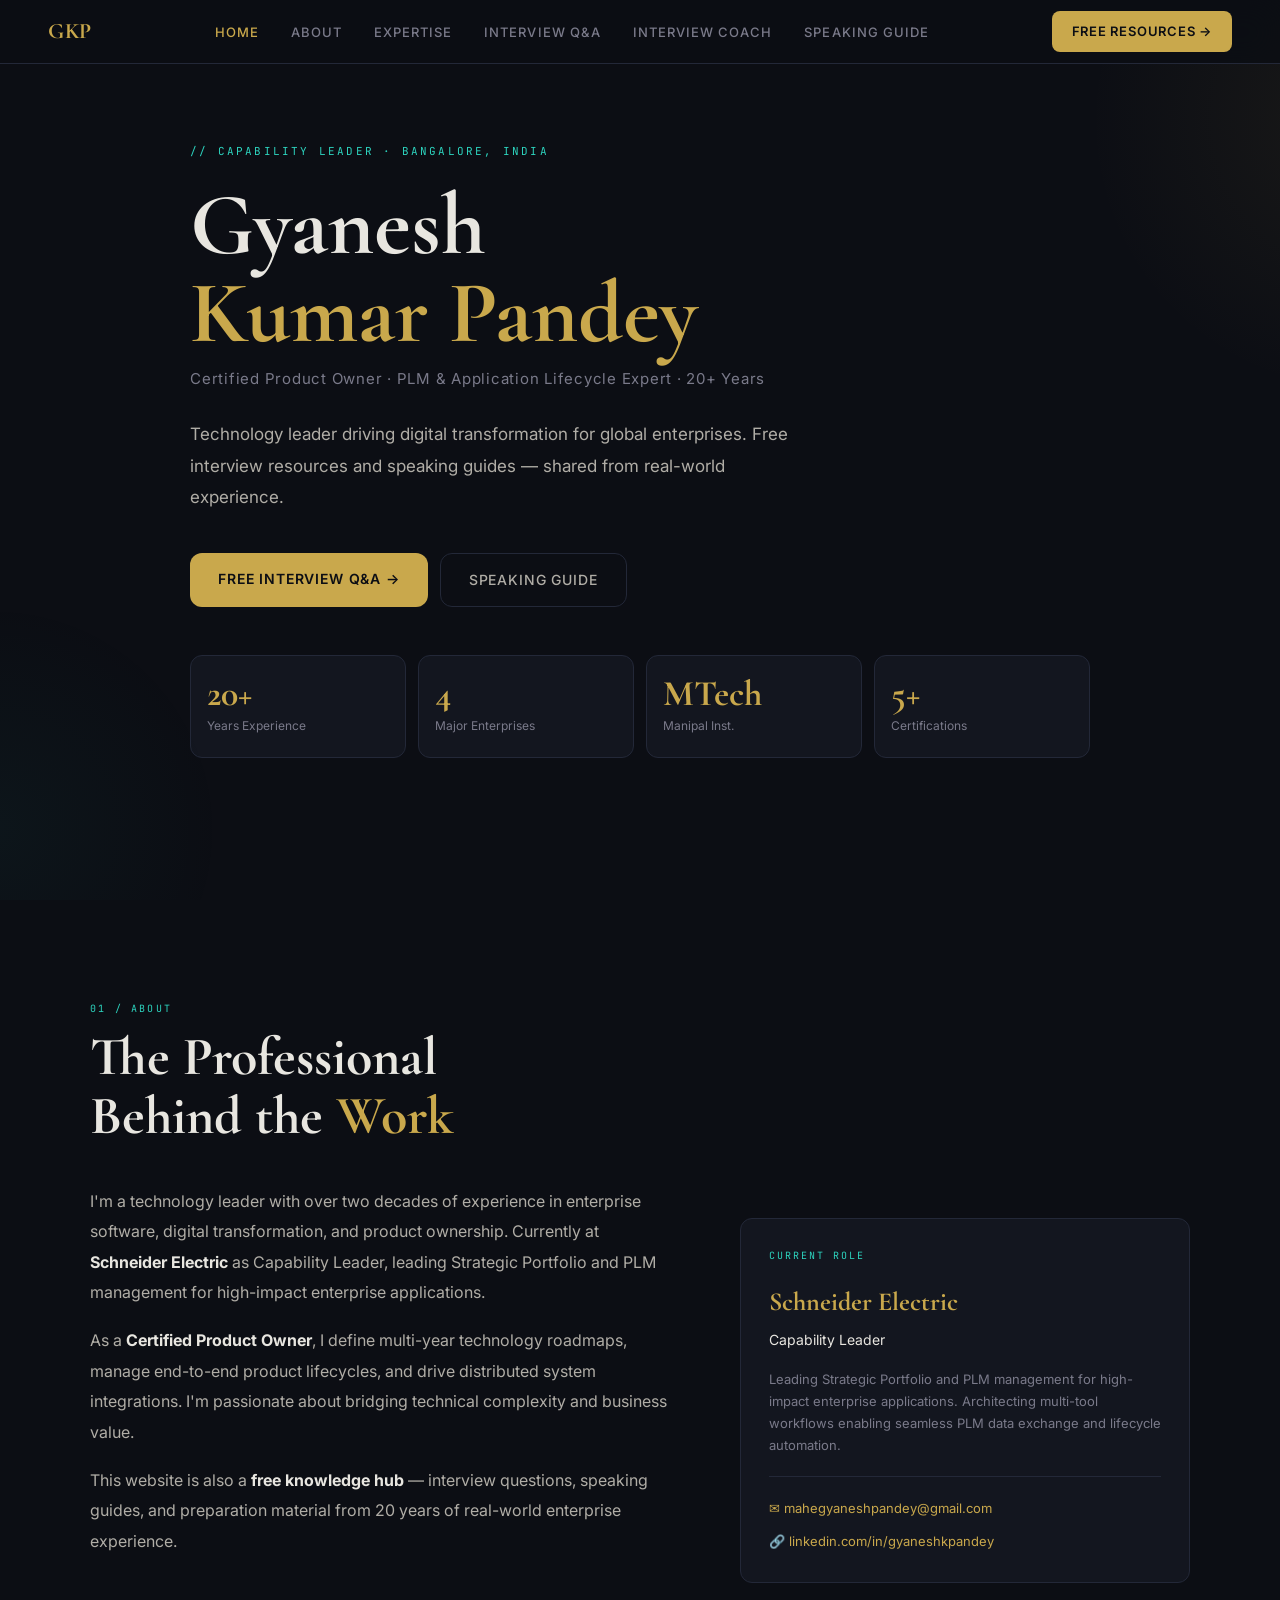
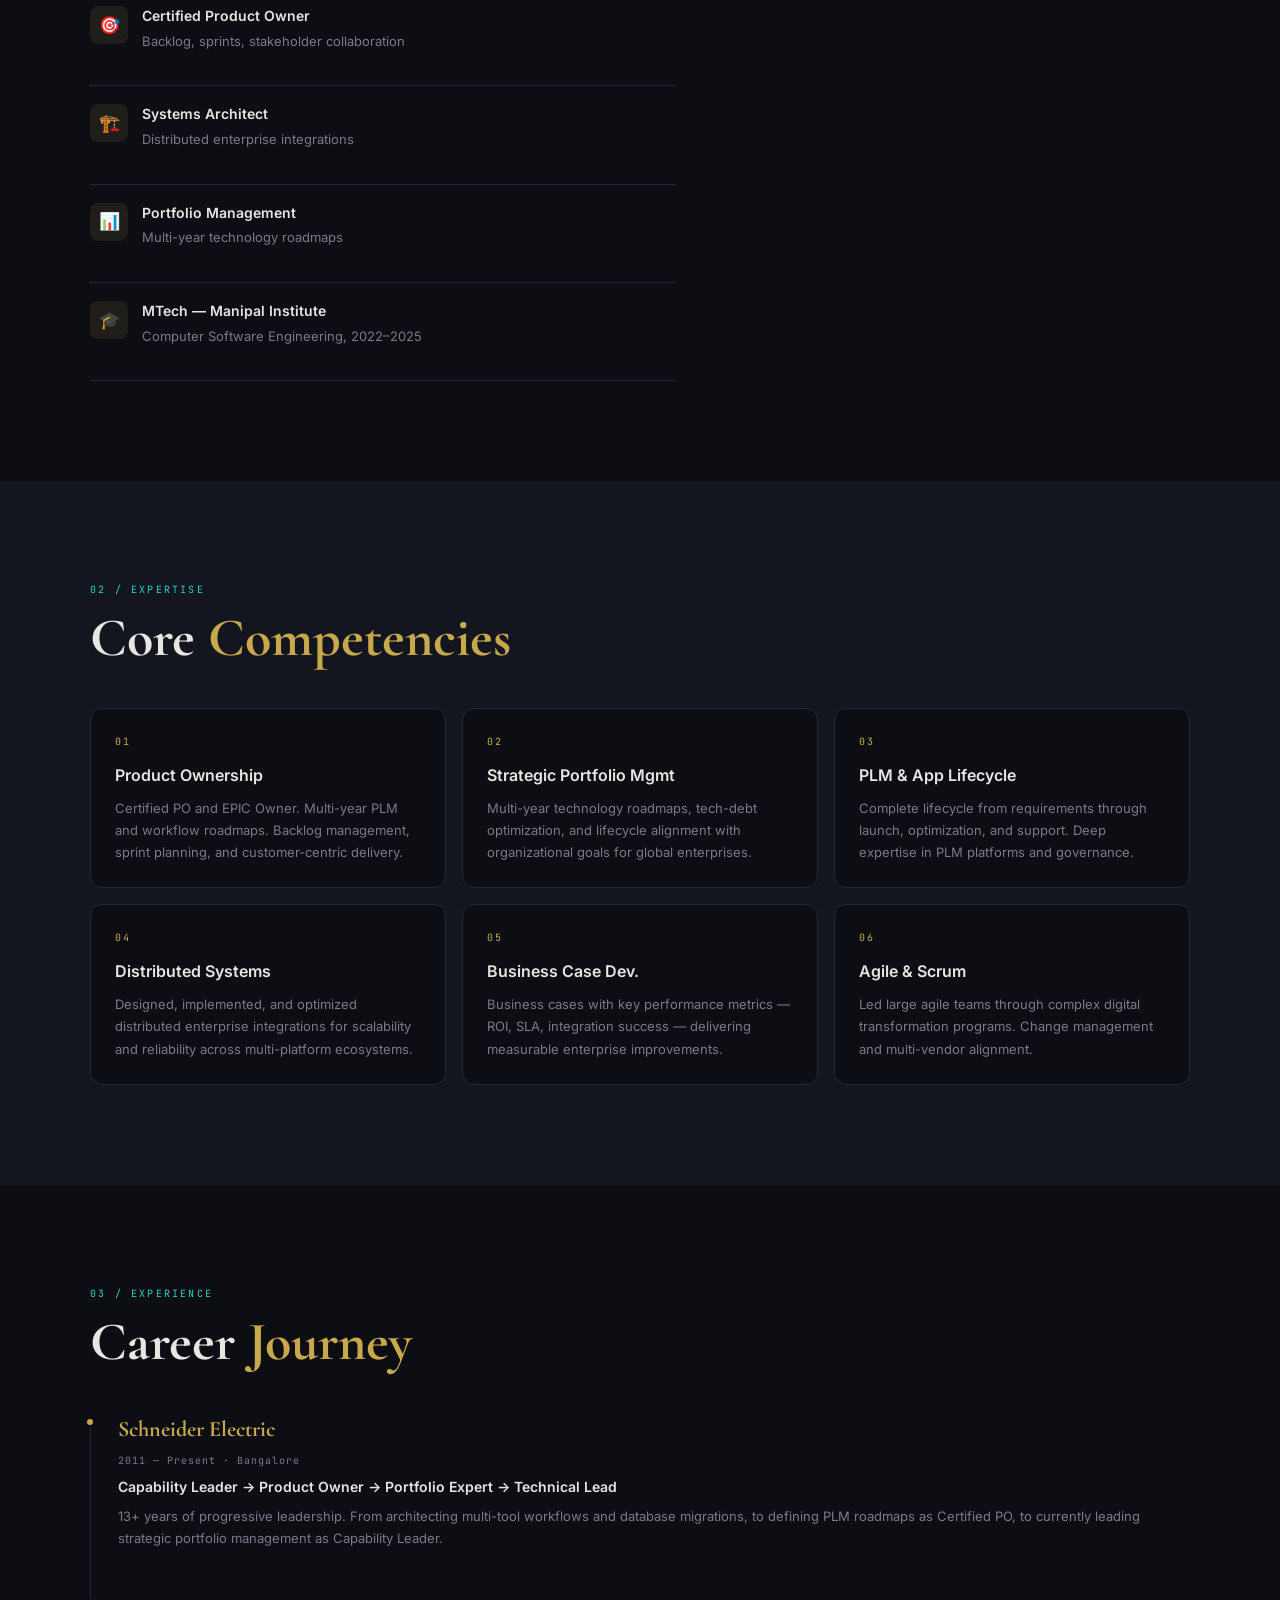
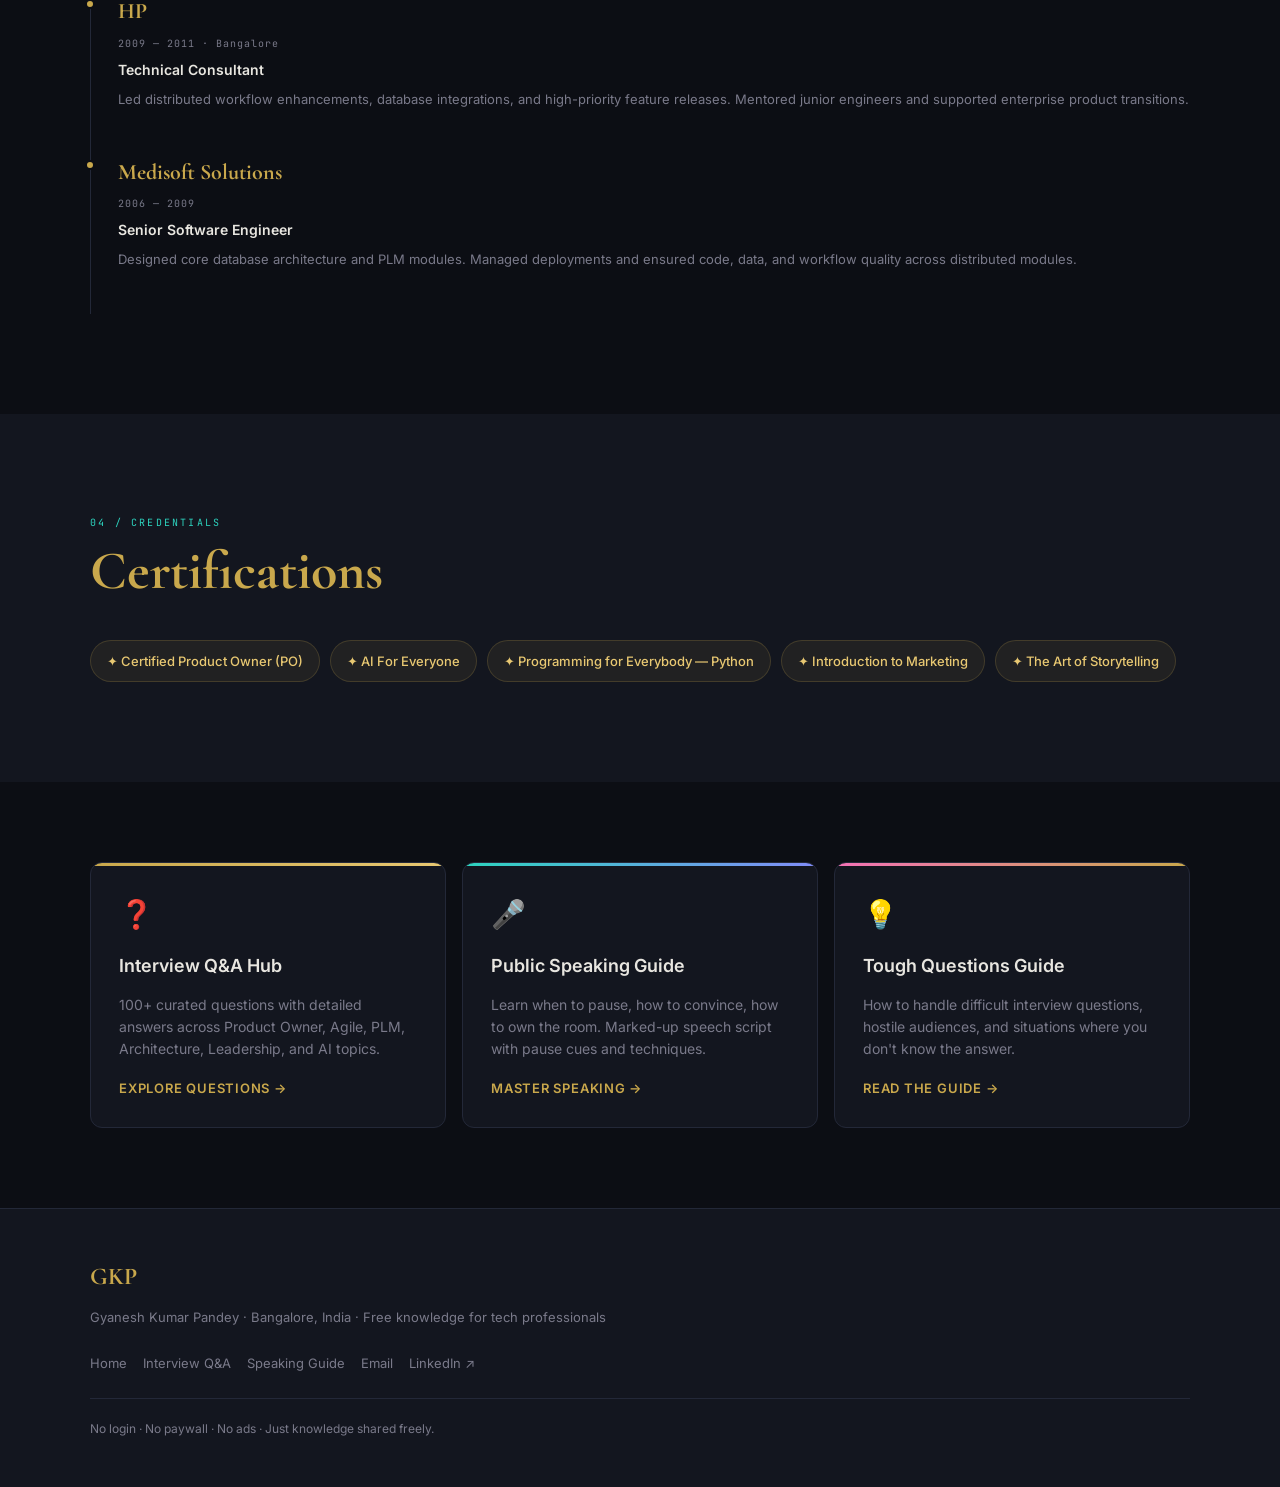
==== index.html @ 4a0ed46c "ABoutMe-Step#1" ====
<!DOCTYPE html>
<html lang="en">
<head>
<meta charset="UTF-8"/>
<meta name="viewport" content="width=device-width, initial-scale=1.0"/>
<meta name="description" content="Gyanesh Kumar Pandey — Capability Leader, Certified Product Owner, PLM Expert. Free interview resources."/>
<title>Gyanesh Kumar Pandey</title>
<link rel="preconnect" href="https://fonts.googleapis.com"/>
<link href="https://fonts.googleapis.com/css2?family=Cormorant+Garamond:wght@400;600;700&family=Inter:wght@300;400;500;600&family=JetBrains+Mono:wght@400;500&display=swap" rel="stylesheet"/>
<style>
:root{--bg:#0C0E14;--sur:#13161F;--sur2:#1A1E2A;--bdr:#232838;--gold:#C9A84C;--gold2:#E8C872;--teal:#2DD4BF;--text:#E8E6E0;--muted:#7A7A8A;--soft:#B0ADA6;--r:12px;--nh:64px}
*,*::before,*::after{box-sizing:border-box;margin:0;padding:0}
html{scroll-behavior:smooth;-webkit-text-size-adjust:100%}
body{background:var(--bg);color:var(--text);font-family:'Inter',sans-serif;font-size:16px;line-height:1.7;overflow-x:hidden}
img{max-width:100%;display:block}
a{color:inherit;text-decoration:none}

/* NAV */
nav{position:fixed;top:0;left:0;right:0;z-index:200;height:var(--nh);display:flex;align-items:center;justify-content:space-between;padding:0 24px;background:rgba(12,14,20,.95);backdrop-filter:blur(16px);border-bottom:1px solid var(--bdr)}
.nav-logo{font-family:'Cormorant Garamond',serif;font-size:22px;font-weight:700;color:var(--gold);letter-spacing:.03em}
.nav-desktop{display:none;gap:32px;list-style:none}
.nav-desktop a{font-size:13px;font-weight:500;letter-spacing:.08em;text-transform:uppercase;color:var(--muted);transition:color .2s}
.nav-desktop a:hover,.nav-desktop a.act{color:var(--gold)}
.nav-cta{display:none;background:var(--gold);color:#0C0E14;padding:9px 20px;border-radius:8px;font-size:13px;font-weight:600;letter-spacing:.06em;text-transform:uppercase;transition:background .2s}
.nav-cta:hover{background:var(--gold2)}
.hamburger{background:none;border:none;cursor:pointer;padding:8px;display:flex;flex-direction:column;gap:5px}
.hamburger span{display:block;width:22px;height:2px;background:var(--text);border-radius:2px;transition:transform .25s,opacity .25s}
.hamburger.open span:nth-child(1){transform:translateY(7px) rotate(45deg)}
.hamburger.open span:nth-child(2){opacity:0}
.hamburger.open span:nth-child(3){transform:translateY(-7px) rotate(-45deg)}
.mobile-menu{position:fixed;top:var(--nh);left:0;right:0;bottom:0;z-index:190;background:var(--bg);padding:32px 24px;display:flex;flex-direction:column;gap:8px;transform:translateX(100%);transition:transform .3s cubic-bezier(.4,0,.2,1)}
.mobile-menu.open{transform:translateX(0)}
.mobile-menu a{font-size:18px;font-weight:500;color:var(--soft);padding:16px 0;border-bottom:1px solid var(--bdr);display:block;transition:color .2s}
.mobile-menu a:hover,.mobile-menu a.act{color:var(--gold)}
.mobile-menu .m-cta{margin-top:24px;background:var(--gold);color:#0C0E14;padding:16px;border-radius:var(--r);text-align:center;font-weight:600;font-size:16px;border-bottom:none}

/* HERO */
.hero{min-height:100svh;display:flex;align-items:center;padding:calc(var(--nh)+40px) 24px 60px;position:relative;overflow:hidden}
.hero::before{content:'';position:absolute;top:-20%;right:-30%;width:70vw;height:70vw;max-width:600px;max-height:600px;background:radial-gradient(circle,rgba(201,168,76,.07) 0%,transparent 65%);pointer-events:none}
.hero::after{content:'';position:absolute;bottom:-20%;left:-20%;width:60vw;height:60vw;max-width:500px;max-height:500px;background:radial-gradient(circle,rgba(45,212,191,.04) 0%,transparent 65%);pointer-events:none}
.hero-inner{max-width:900px;margin:0 auto;width:100%}
.eyebrow{font-family:'JetBrains Mono',monospace;font-size:11px;color:var(--teal);letter-spacing:.2em;text-transform:uppercase;margin-bottom:20px;opacity:0;animation:fadeUp .6s .1s ease forwards}
.hero h1{font-family:'Cormorant Garamond',serif;font-size:clamp(48px,12vw,88px);font-weight:700;line-height:1;margin-bottom:10px;opacity:0;animation:fadeUp .6s .25s ease forwards}
.hero h1 em{color:var(--gold);font-style:normal}
.hero-sub{font-size:clamp(13px,3vw,15px);color:var(--muted);letter-spacing:.05em;font-weight:400;margin-bottom:28px;line-height:1.6;opacity:0;animation:fadeUp .6s .4s ease forwards}
.hero-desc{font-size:clamp(15px,3.5vw,17px);color:var(--soft);line-height:1.85;max-width:600px;margin-bottom:40px;opacity:0;animation:fadeUp .6s .55s ease forwards}
.hero-btns{display:flex;flex-wrap:wrap;gap:12px;opacity:0;animation:fadeUp .6s .7s ease forwards}
.btn-p{background:var(--gold);color:#0C0E14;padding:14px 28px;border-radius:var(--r);font-weight:600;font-size:14px;letter-spacing:.06em;text-transform:uppercase;transition:background .2s,transform .15s;display:inline-block}
.btn-p:hover{background:var(--gold2);transform:translateY(-2px)}
.btn-o{border:1px solid var(--bdr);color:var(--soft);padding:14px 28px;border-radius:var(--r);font-weight:500;font-size:14px;letter-spacing:.06em;text-transform:uppercase;transition:border-color .2s,color .2s,transform .15s;display:inline-block}
.btn-o:hover{border-color:var(--gold);color:var(--gold);transform:translateY(-2px)}
.stats-row{display:grid;grid-template-columns:repeat(2,1fr);gap:12px;margin-top:48px;opacity:0;animation:fadeUp .6s .85s ease forwards}
.stat-box{background:var(--sur);border:1px solid var(--bdr);border-radius:var(--r);padding:20px 16px}
.stat-n{font-family:'Cormorant Garamond',serif;font-size:36px;font-weight:700;color:var(--gold);line-height:1}
.stat-l{font-size:12px;color:var(--muted);margin-top:4px}

/* SECTIONS */
section{padding:80px 24px}
.sec-max{max-width:1100px;margin:0 auto}
.sec-tag{font-family:'JetBrains Mono',monospace;font-size:10px;letter-spacing:.22em;text-transform:uppercase;color:var(--teal);margin-bottom:10px}
.sec-h{font-family:'Cormorant Garamond',serif;font-size:clamp(32px,8vw,54px);font-weight:700;line-height:1.1;margin-bottom:40px}
.sec-h em{color:var(--gold);font-style:normal}

/* ABOUT */
#about{background:var(--bg)}
.about-text p{color:var(--soft);font-size:clamp(14px,3.5vw,16px);line-height:1.9;margin-bottom:18px}
.about-text strong{color:var(--text)}
.hlist{margin-top:32px;display:flex;flex-direction:column;gap:0}
.hitem{display:flex;gap:14px;padding:16px 0;border-bottom:1px solid var(--bdr);align-items:flex-start}
.hicon{width:38px;height:38px;background:rgba(201,168,76,.1);border-radius:8px;display:grid;place-items:center;font-size:17px;flex-shrink:0;margin-top:2px}
.hitem h4{font-size:14px;font-weight:600;margin-bottom:4px}
.hitem p{font-size:13px;color:var(--muted);line-height:1.5}

/* EXPERTISE */
#expertise{background:var(--sur)}
.exp-grid{display:grid;grid-template-columns:1fr;gap:16px}
.exp-card{background:var(--bg);border:1px solid var(--bdr);border-radius:var(--r);padding:24px;position:relative;overflow:hidden;transition:border-color .25s,transform .2s}
.exp-card::before{content:'';position:absolute;top:0;left:0;right:0;height:2px;background:var(--gold);transform:scaleX(0);transform-origin:left;transition:transform .3s}
.exp-card:hover{border-color:rgba(201,168,76,.3);transform:translateY(-3px)}
.exp-card:hover::before{transform:scaleX(1)}
.exp-num{font-family:'JetBrains Mono',monospace;font-size:10px;color:var(--gold);letter-spacing:.15em;margin-bottom:12px}
.exp-card h3{font-size:16px;font-weight:600;margin-bottom:8px}
.exp-card p{font-size:13px;color:var(--muted);line-height:1.7}

/* TIMELINE */
#experience{background:var(--bg)}
.timeline{position:relative;padding-left:28px}
.timeline::before{content:'';position:absolute;left:0;top:8px;bottom:0;width:1px;background:var(--bdr)}
.titem{position:relative;padding-bottom:44px}
.titem::before{content:'';position:absolute;left:-33px;top:6px;width:10px;height:10px;border-radius:50%;background:var(--gold);border:2px solid var(--bg)}
.tco{font-family:'Cormorant Garamond',serif;font-size:22px;font-weight:700;color:var(--gold)}
.tperiod{font-family:'JetBrains Mono',monospace;font-size:10px;color:var(--muted);letter-spacing:.1em;margin:4px 0 6px}
.trole{font-size:14px;font-weight:600;color:var(--text);margin-bottom:6px}
.tdesc{font-size:13px;color:var(--muted);line-height:1.7}

/* CERTS */
#certs{background:var(--sur)}
.cert-wrap{display:flex;flex-wrap:wrap;gap:10px}
.cert{background:rgba(201,168,76,.08);border:1px solid rgba(201,168,76,.2);color:var(--gold2);padding:9px 16px;border-radius:100px;font-size:13px;font-weight:500}

/* RESOURCES CTA */
#resources{background:var(--bg);padding:60px 24px}
.res-grid{display:grid;grid-template-columns:1fr;gap:16px;max-width:1100px;margin:0 auto}
.res-card{background:var(--sur);border:1px solid var(--bdr);border-radius:var(--r);padding:28px;display:flex;flex-direction:column;gap:12px;transition:border-color .25s,transform .2s;position:relative;overflow:hidden}
.res-card::before{content:'';position:absolute;top:0;left:0;right:0;height:3px}
.res-card.c1::before{background:linear-gradient(90deg,var(--gold),var(--gold2))}
.res-card.c2::before{background:linear-gradient(90deg,var(--teal),#818cf8)}
.res-card.c3::before{background:linear-gradient(90deg,#f472b6,var(--gold))}
.res-card:hover{border-color:rgba(201,168,76,.25);transform:translateY(-3px)}
.res-icon{font-size:28px}
.res-card h3{font-size:18px;font-weight:600}
.res-card p{font-size:14px;color:var(--muted);line-height:1.6;flex:1}
.res-link{font-size:13px;font-weight:600;color:var(--gold);letter-spacing:.06em;text-transform:uppercase;margin-top:4px}

/* FOOTER */
footer{background:var(--sur);border-top:1px solid var(--bdr);padding:40px 24px}
.foot-inner{max-width:1100px;margin:0 auto}
.foot-logo{font-family:'Cormorant Garamond',serif;font-size:24px;font-weight:700;color:var(--gold);margin-bottom:8px}
.foot-sub{font-size:13px;color:var(--muted);margin-bottom:24px}
.foot-links{display:flex;flex-wrap:wrap;gap:16px;margin-bottom:24px}
.foot-links a{font-size:13px;color:var(--muted);transition:color .2s}
.foot-links a:hover{color:var(--gold)}
.foot-copy{font-size:12px;color:var(--bdr);border-top:1px solid var(--bdr);padding-top:20px;color:var(--muted)}

/* REVEAL */
.reveal{opacity:0;transform:translateY(24px);transition:opacity .65s ease,transform .65s ease}
.reveal.vis{opacity:1;transform:none}
.reveal-d1{transition-delay:.1s}
.reveal-d2{transition-delay:.2s}
.reveal-d3{transition-delay:.3s}

@keyframes fadeUp{from{opacity:0;transform:translateY(20px)}to{opacity:1;transform:none}}

/* TABLET+ */
@media(min-width:640px){
  .stats-row{grid-template-columns:repeat(4,1fr)}
  .exp-grid{grid-template-columns:repeat(2,1fr)}
  .res-grid{grid-template-columns:repeat(3,1fr)}
}
@media(min-width:900px){
  nav{padding:0 48px}
  .hamburger{display:none}
  .nav-desktop{display:flex}
  .nav-cta{display:block}
  section{padding:100px 48px}
  #resources{padding:80px 48px}
  footer{padding:48px 48px}
  .about-grid{display:grid;grid-template-columns:1.3fr 1fr;gap:64px;align-items:start}
  .exp-grid{grid-template-columns:repeat(3,1fr)}
  .hero{padding:calc(var(--nh)+60px) 48px 80px}
}
</style>
</head>
<body>

<nav id="nav">
  <a class="nav-logo" href="index.html">GKP</a>
  <ul class="nav-desktop">
    <li><a href="index.html" class="act">Home</a></li>
    <li><a href="index.html#about">About</a></li>
    <li><a href="index.html#expertise">Expertise</a></li>
    <li><a href="questions.html">Interview Q&amp;A</a></li>
    <li><a href="coach.html">Interview Coach</a></li>
    <li><a href="speaking.html">Speaking Guide</a></li>
  </ul>
  <a class="nav-cta" href="questions.html">Free Resources →</a>
  <button class="hamburger" id="hbg" aria-label="Menu">
    <span></span><span></span><span></span>
  </button>
</nav>

<div class="mobile-menu" id="mmenu">
  <a href="index.html" class="act">Home</a>
  <a href="index.html#about">About Me</a>
  <a href="index.html#expertise">Expertise</a>
  <a href="index.html#experience">Experience</a>
  <a href="questions.html">Interview Q&amp;A</a>
  <a href="speaking.html">Speaking Guide</a>
  <a href="questions.html" class="m-cta">Free Resources →</a>
</div>

<div class="hero">
  <div class="hero-inner">
    <div class="eyebrow">// Capability Leader · Bangalore, India</div>
    <h1>Gyanesh<br/><em>Kumar Pandey</em></h1>
    <p class="hero-sub">Certified Product Owner · PLM &amp; Application Lifecycle Expert · 20+ Years</p>
    <p class="hero-desc">Technology leader driving digital transformation for global enterprises. Free interview resources and speaking guides — shared from real-world experience.</p>
    <div class="hero-btns">
      <a href="questions.html" class="btn-p">Free Interview Q&amp;A →</a>
      <a href="speaking.html" class="btn-o">Speaking Guide</a>
    </div>
    <div class="stats-row">
      <div class="stat-box"><div class="stat-n">20+</div><div class="stat-l">Years Experience</div></div>
      <div class="stat-box"><div class="stat-n">4</div><div class="stat-l">Major Enterprises</div></div>
      <div class="stat-box"><div class="stat-n">MTech</div><div class="stat-l">Manipal Inst.</div></div>
      <div class="stat-box"><div class="stat-n">5+</div><div class="stat-l">Certifications</div></div>
    </div>
  </div>
</div>

<section id="about">
  <div class="sec-max">
    <div class="sec-tag reveal">01 / About</div>
    <h2 class="sec-h reveal">The Professional<br/>Behind the <em>Work</em></h2>
    <div class="about-grid">
      <div class="about-text reveal">
        <p>I'm a technology leader with over two decades of experience in enterprise software, digital transformation, and product ownership. Currently at <strong>Schneider Electric</strong> as Capability Leader, leading Strategic Portfolio and PLM management for high-impact enterprise applications.</p>
        <p>As a <strong>Certified Product Owner</strong>, I define multi-year technology roadmaps, manage end-to-end product lifecycles, and drive distributed system integrations. I'm passionate about bridging technical complexity and business value.</p>
        <p>This website is also a <strong>free knowledge hub</strong> — interview questions, speaking guides, and preparation material from 20 years of real-world enterprise experience.</p>
        <div class="hlist">
          <div class="hitem"><div class="hicon">🎯</div><div><h4>Certified Product Owner</h4><p>Backlog, sprints, stakeholder collaboration</p></div></div>
          <div class="hitem"><div class="hicon">🏗️</div><div><h4>Systems Architect</h4><p>Distributed enterprise integrations</p></div></div>
          <div class="hitem"><div class="hicon">📊</div><div><h4>Portfolio Management</h4><p>Multi-year technology roadmaps</p></div></div>
          <div class="hitem"><div class="hicon">🎓</div><div><h4>MTech — Manipal Institute</h4><p>Computer Software Engineering, 2022–2025</p></div></div>
        </div>
      </div>
      <div class="reveal reveal-d2" style="margin-top:32px">
        <div style="background:var(--sur);border:1px solid var(--bdr);border-radius:var(--r);padding:28px">
          <div style="font-family:'JetBrains Mono',monospace;font-size:10px;letter-spacing:.2em;text-transform:uppercase;color:var(--teal);margin-bottom:16px">Current Role</div>
          <div style="font-family:'Cormorant Garamond',serif;font-size:26px;font-weight:700;color:var(--gold);margin-bottom:4px">Schneider Electric</div>
          <div style="font-size:14px;color:var(--text);margin-bottom:16px">Capability Leader</div>
          <div style="font-size:13px;color:var(--muted);line-height:1.7">Leading Strategic Portfolio and PLM management for high-impact enterprise applications. Architecting multi-tool workflows enabling seamless PLM data exchange and lifecycle automation.</div>
          <div style="margin-top:20px;padding-top:20px;border-top:1px solid var(--bdr)">
            <a href="mailto:mahegyaneshpandey@gmail.com" style="font-size:13px;color:var(--gold);display:block;margin-bottom:8px">✉ mahegyaneshpandey@gmail.com</a>
            <a href="https://www.linkedin.com/in/gyaneshkpandey" target="_blank" style="font-size:13px;color:var(--gold)">🔗 linkedin.com/in/gyaneshkpandey</a>
          </div>
        </div>
      </div>
    </div>
  </div>
</section>

<section id="expertise">
  <div class="sec-max">
    <div class="sec-tag reveal">02 / Expertise</div>
    <h2 class="sec-h reveal">Core <em>Competencies</em></h2>
    <div class="exp-grid">
      <div class="exp-card reveal"><div class="exp-num">01</div><h3>Product Ownership</h3><p>Certified PO and EPIC Owner. Multi-year PLM and workflow roadmaps. Backlog management, sprint planning, and customer-centric delivery.</p></div>
      <div class="exp-card reveal reveal-d1"><div class="exp-num">02</div><h3>Strategic Portfolio Mgmt</h3><p>Multi-year technology roadmaps, tech-debt optimization, and lifecycle alignment with organizational goals for global enterprises.</p></div>
      <div class="exp-card reveal reveal-d2"><div class="exp-num">03</div><h3>PLM &amp; App Lifecycle</h3><p>Complete lifecycle from requirements through launch, optimization, and support. Deep expertise in PLM platforms and governance.</p></div>
      <div class="exp-card reveal"><div class="exp-num">04</div><h3>Distributed Systems</h3><p>Designed, implemented, and optimized distributed enterprise integrations for scalability and reliability across multi-platform ecosystems.</p></div>
      <div class="exp-card reveal reveal-d1"><div class="exp-num">05</div><h3>Business Case Dev.</h3><p>Business cases with key performance metrics — ROI, SLA, integration success — delivering measurable enterprise improvements.</p></div>
      <div class="exp-card reveal reveal-d2"><div class="exp-num">06</div><h3>Agile &amp; Scrum</h3><p>Led large agile teams through complex digital transformation programs. Change management and multi-vendor alignment.</p></div>
    </div>
  </div>
</section>

<section id="experience">
  <div class="sec-max">
    <div class="sec-tag reveal">03 / Experience</div>
    <h2 class="sec-h reveal">Career <em>Journey</em></h2>
    <div class="timeline reveal">
      <div class="titem">
        <div class="tco">Schneider Electric</div>
        <div class="tperiod">2011 — Present · Bangalore</div>
        <div class="trole">Capability Leader → Product Owner → Portfolio Expert → Technical Lead</div>
        <div class="tdesc">13+ years of progressive leadership. From architecting multi-tool workflows and database migrations, to defining PLM roadmaps as Certified PO, to currently leading strategic portfolio management as Capability Leader.</div>
      </div>
      <div class="titem">
        <div class="tco">HP</div>
        <div class="tperiod">2009 — 2011 · Bangalore</div>
        <div class="trole">Technical Consultant</div>
        <div class="tdesc">Led distributed workflow enhancements, database integrations, and high-priority feature releases. Mentored junior engineers and supported enterprise product transitions.</div>
      </div>
      <div class="titem">
        <div class="tco">Medisoft Solutions</div>
        <div class="tperiod">2006 — 2009</div>
        <div class="trole">Senior Software Engineer</div>
        <div class="tdesc">Designed core database architecture and PLM modules. Managed deployments and ensured code, data, and workflow quality across distributed modules.</div>
      </div>
    </div>
  </div>
</section>

<section id="certs">
  <div class="sec-max">
    <div class="sec-tag reveal">04 / Credentials</div>
    <h2 class="sec-h reveal"><em>Certifications</em></h2>
    <div class="cert-wrap reveal">
      <span class="cert">✦ Certified Product Owner (PO)</span>
      <span class="cert">✦ AI For Everyone</span>
      <span class="cert">✦ Programming for Everybody — Python</span>
      <span class="cert">✦ Introduction to Marketing</span>
      <span class="cert">✦ The Art of Storytelling</span>
    </div>
  </div>
</section>

<div id="resources">
  <div class="res-grid">
    <a href="questions.html" class="res-card c1">
      <div class="res-icon">❓</div>
      <h3>Interview Q&amp;A Hub</h3>
      <p>100+ curated questions with detailed answers across Product Owner, Agile, PLM, Architecture, Leadership, and AI topics.</p>
      <div class="res-link">Explore Questions →</div>
    </a>
    <a href="speaking.html" class="res-card c2">
      <div class="res-icon">🎤</div>
      <h3>Public Speaking Guide</h3>
      <p>Learn when to pause, how to convince, how to own the room. Marked-up speech script with pause cues and techniques.</p>
      <div class="res-link">Master Speaking →</div>
    </a>
    <a href="speaking.html#convince" class="res-card c3">
      <div class="res-icon">💡</div>
      <h3>Tough Questions Guide</h3>
      <p>How to handle difficult interview questions, hostile audiences, and situations where you don't know the answer.</p>
      <div class="res-link">Read the Guide →</div>
    </a>
  </div>
</div>

<footer>
  <div class="foot-inner">
    <div class="foot-logo">GKP</div>
    <div class="foot-sub">Gyanesh Kumar Pandey · Bangalore, India · Free knowledge for tech professionals</div>
    <div class="foot-links">
      <a href="index.html">Home</a>
      <a href="questions.html">Interview Q&amp;A</a>
      <a href="speaking.html">Speaking Guide</a>
      <a href="mailto:mahegyaneshpandey@gmail.com">Email</a>
      <a href="https://www.linkedin.com/in/gyaneshkpandey" target="_blank">LinkedIn ↗</a>
    </div>
    <div class="foot-copy">No login · No paywall · No ads · Just knowledge shared freely.</div>
  </div>
</footer>

<script>
const hbg=document.getElementById('hbg'),mm=document.getElementById('mmenu');
hbg.addEventListener('click',()=>{hbg.classList.toggle('open');mm.classList.toggle('open');document.body.style.overflow=mm.classList.contains('open')?'hidden':''});
mm.querySelectorAll('a').forEach(a=>a.addEventListener('click',()=>{hbg.classList.remove('open');mm.classList.remove('open');document.body.style.overflow=''}));
const obs=new IntersectionObserver(es=>es.forEach(e=>{if(e.isIntersecting)e.target.classList.add('vis')}),{threshold:.1});
document.querySelectorAll('.reveal').forEach(el=>obs.observe(el));
</script>
</body>
</html>
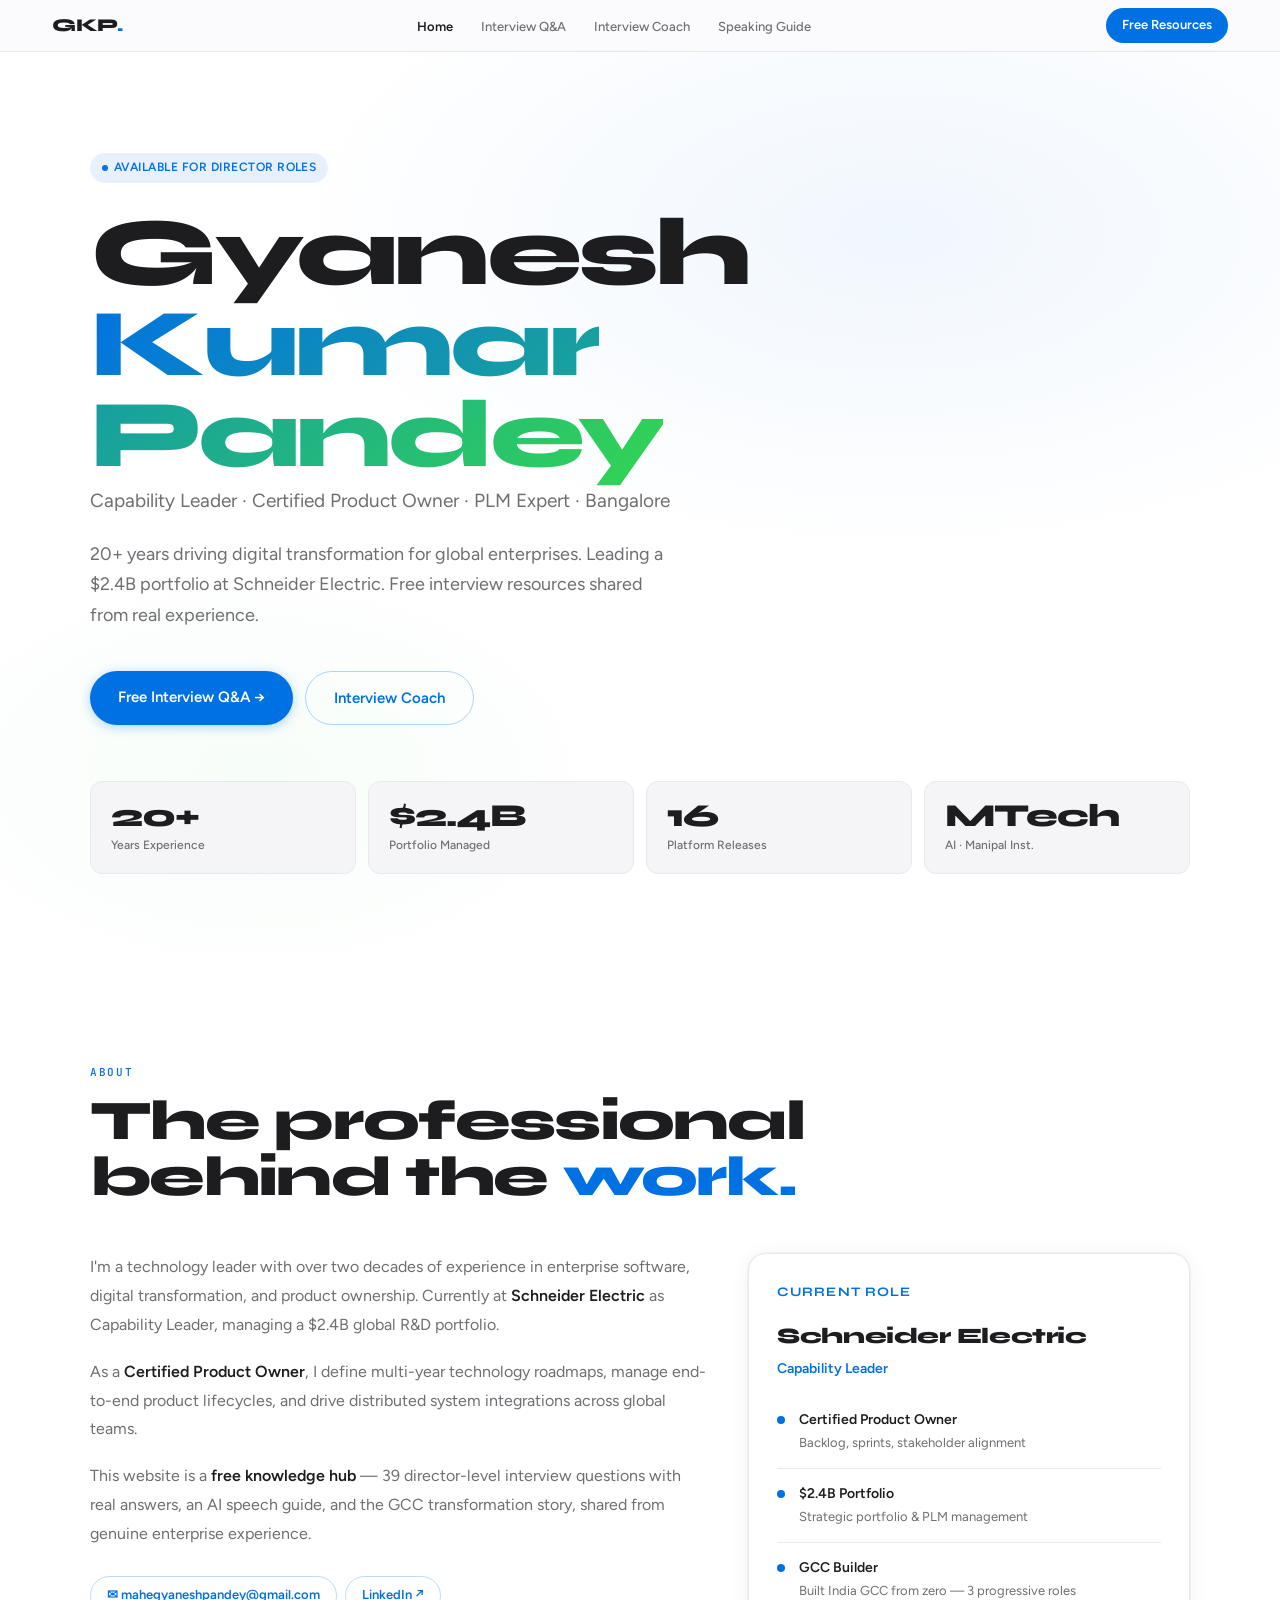
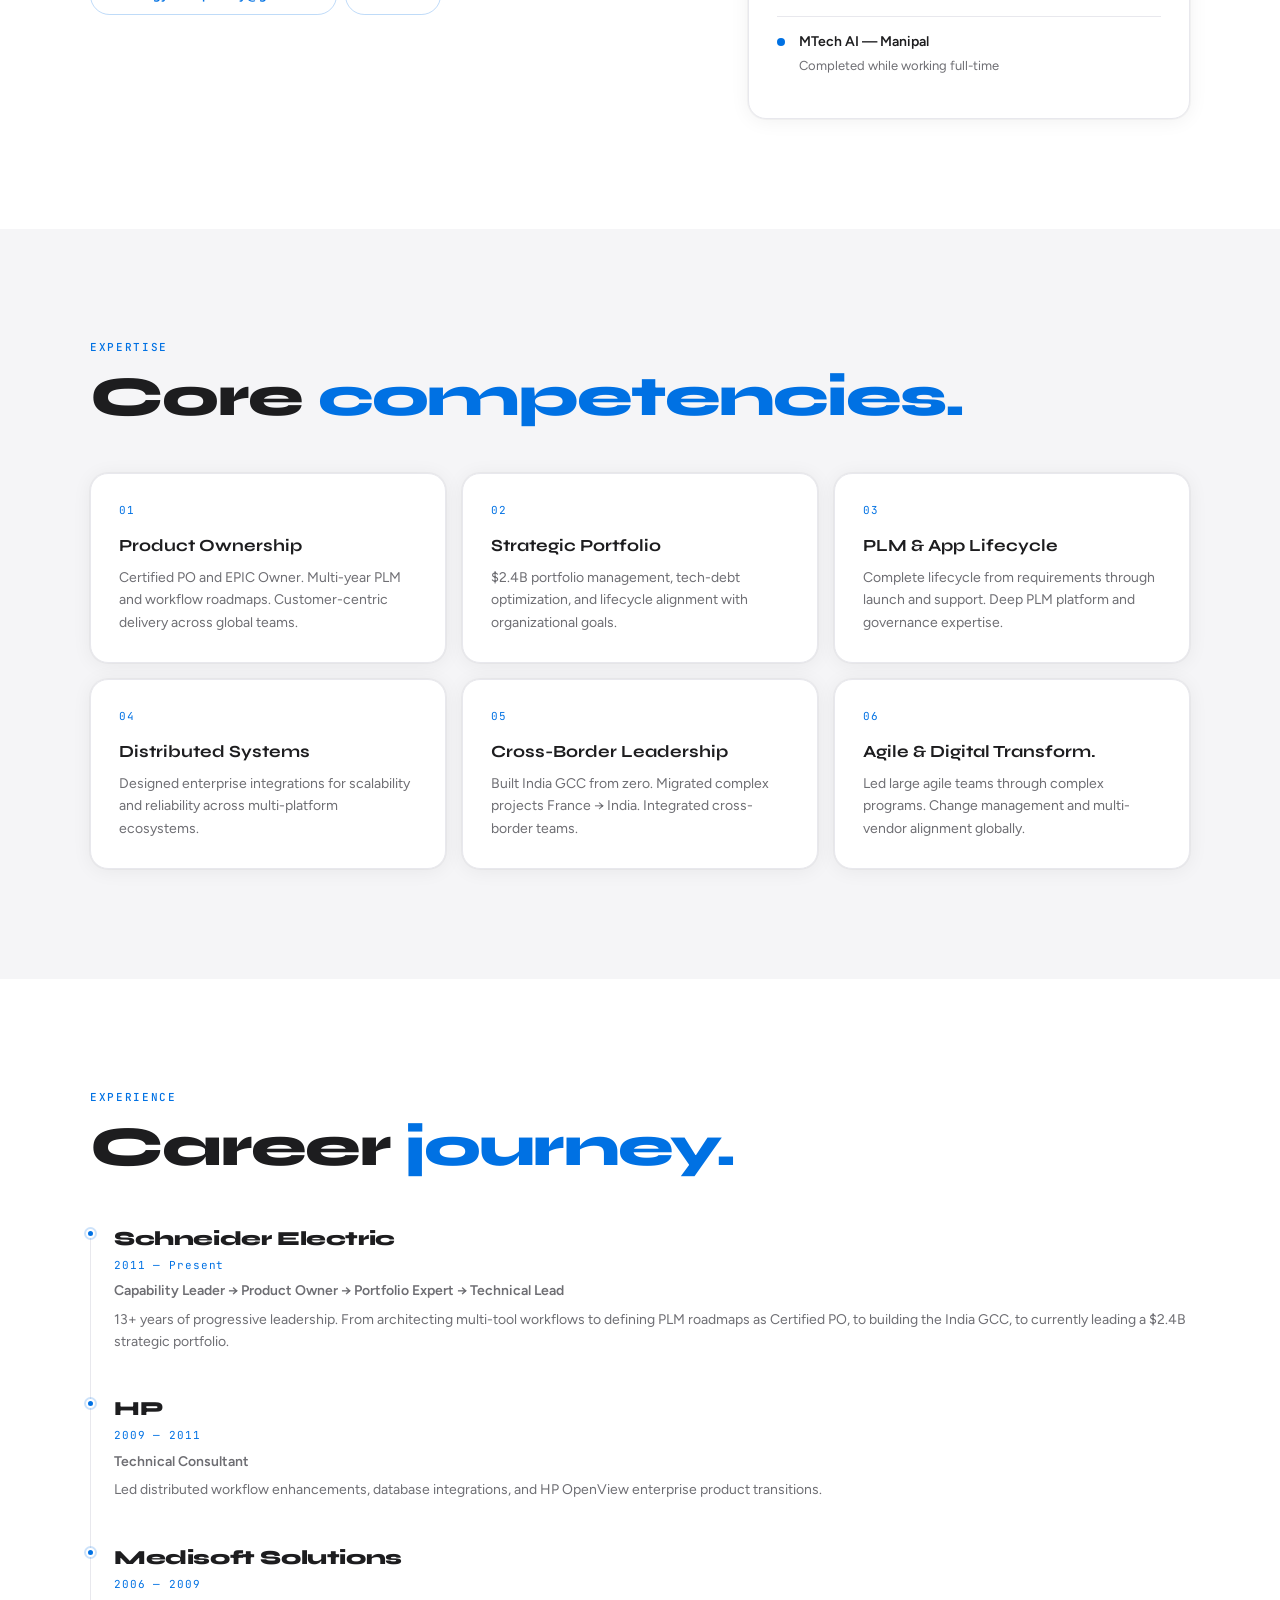
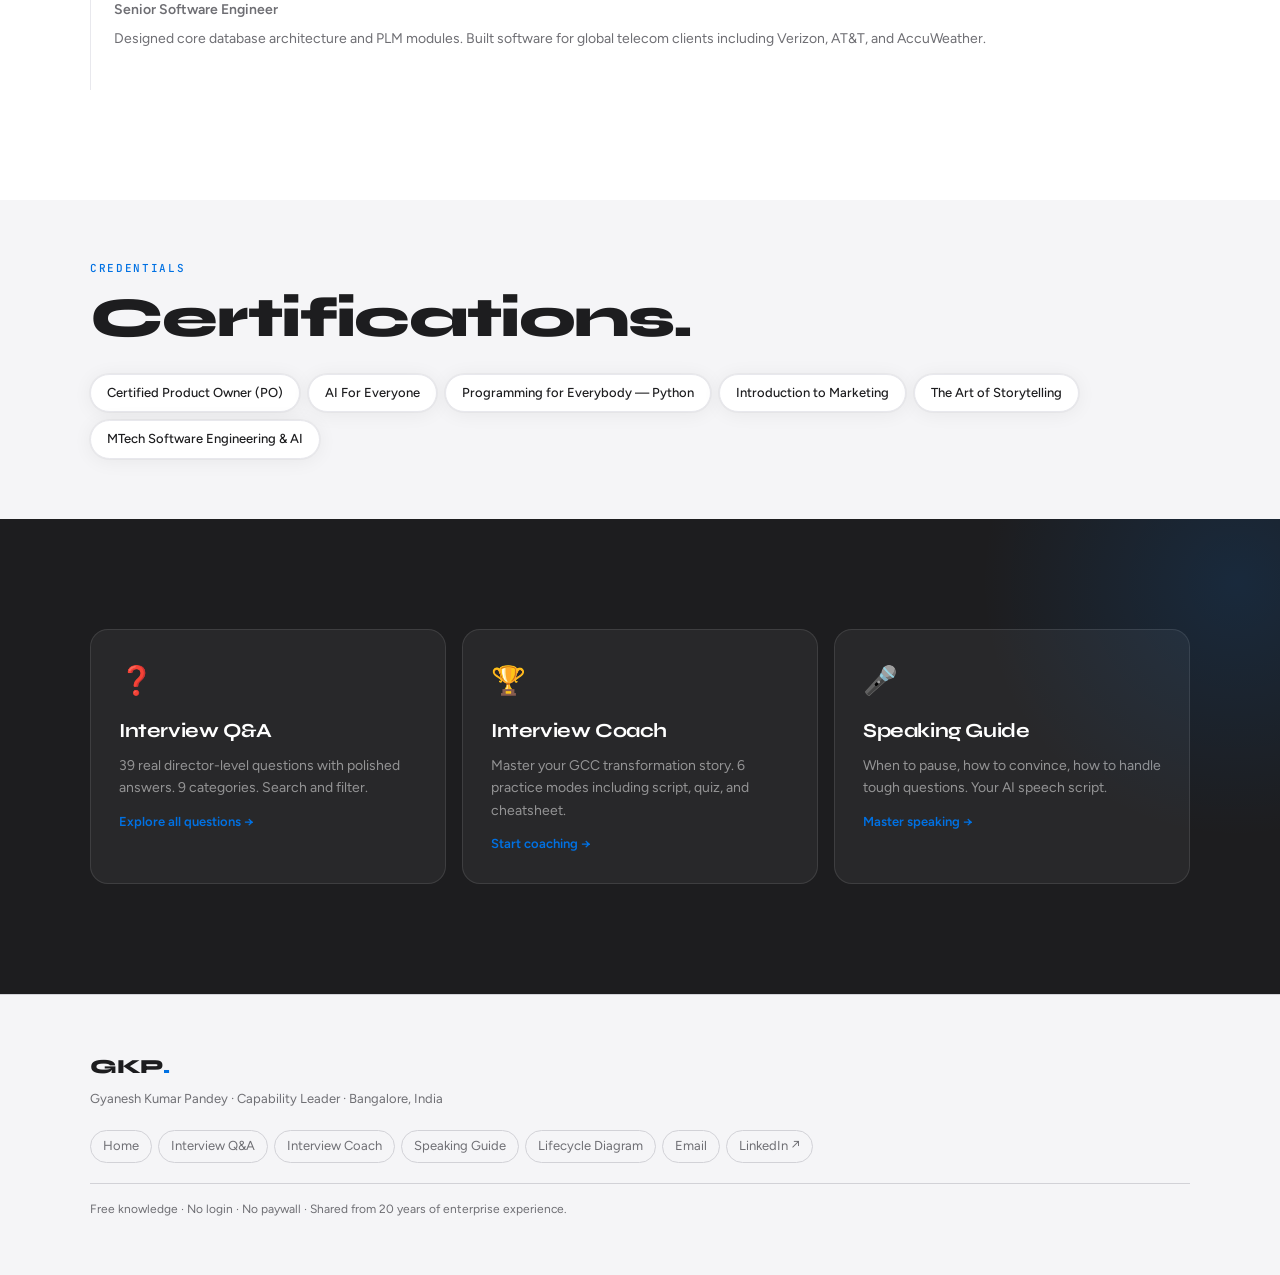
==== commit 41b0a887: "Apple Theme" ====
--- a/index.html
+++ b/index.html
@@ -3,226 +3,487 @@
 <head>
 <meta charset="UTF-8"/>
 <meta name="viewport" content="width=device-width, initial-scale=1.0"/>
-<meta name="description" content="Gyanesh Kumar Pandey — Capability Leader, Certified Product Owner, PLM Expert. Free interview resources."/>
-<title>Gyanesh Kumar Pandey</title>
+<title>Gyanesh Kumar Pandey — Technology Leader</title>
 <link rel="preconnect" href="https://fonts.googleapis.com"/>
-<link href="https://fonts.googleapis.com/css2?family=Cormorant+Garamond:wght@400;600;700&family=Inter:wght@300;400;500;600&family=JetBrains+Mono:wght@400;500&display=swap" rel="stylesheet"/>
+<link href="https://fonts.googleapis.com/css2?family=Syne:wght@400;500;600;700;800&family=Figtree:wght@300;400;500;600&family=JetBrains+Mono:wght@400;500&display=swap" rel="stylesheet"/>
 <style>
-:root{--bg:#0C0E14;--sur:#13161F;--sur2:#1A1E2A;--bdr:#232838;--gold:#C9A84C;--gold2:#E8C872;--teal:#2DD4BF;--text:#E8E6E0;--muted:#7A7A8A;--soft:#B0ADA6;--r:12px;--nh:64px}
-*,*::before,*::after{box-sizing:border-box;margin:0;padding:0}
-html{scroll-behavior:smooth;-webkit-text-size-adjust:100%}
-body{background:var(--bg);color:var(--text);font-family:'Inter',sans-serif;font-size:16px;line-height:1.7;overflow-x:hidden}
-img{max-width:100%;display:block}
-a{color:inherit;text-decoration:none}
-
-/* NAV */
-nav{position:fixed;top:0;left:0;right:0;z-index:200;height:var(--nh);display:flex;align-items:center;justify-content:space-between;padding:0 24px;background:rgba(12,14,20,.95);backdrop-filter:blur(16px);border-bottom:1px solid var(--bdr)}
-.nav-logo{font-family:'Cormorant Garamond',serif;font-size:22px;font-weight:700;color:var(--gold);letter-spacing:.03em}
-.nav-desktop{display:none;gap:32px;list-style:none}
-.nav-desktop a{font-size:13px;font-weight:500;letter-spacing:.08em;text-transform:uppercase;color:var(--muted);transition:color .2s}
-.nav-desktop a:hover,.nav-desktop a.act{color:var(--gold)}
-.nav-cta{display:none;background:var(--gold);color:#0C0E14;padding:9px 20px;border-radius:8px;font-size:13px;font-weight:600;letter-spacing:.06em;text-transform:uppercase;transition:background .2s}
-.nav-cta:hover{background:var(--gold2)}
-.hamburger{background:none;border:none;cursor:pointer;padding:8px;display:flex;flex-direction:column;gap:5px}
-.hamburger span{display:block;width:22px;height:2px;background:var(--text);border-radius:2px;transition:transform .25s,opacity .25s}
-.hamburger.open span:nth-child(1){transform:translateY(7px) rotate(45deg)}
-.hamburger.open span:nth-child(2){opacity:0}
-.hamburger.open span:nth-child(3){transform:translateY(-7px) rotate(-45deg)}
-.mobile-menu{position:fixed;top:var(--nh);left:0;right:0;bottom:0;z-index:190;background:var(--bg);padding:32px 24px;display:flex;flex-direction:column;gap:8px;transform:translateX(100%);transition:transform .3s cubic-bezier(.4,0,.2,1)}
-.mobile-menu.open{transform:translateX(0)}
-.mobile-menu a{font-size:18px;font-weight:500;color:var(--soft);padding:16px 0;border-bottom:1px solid var(--bdr);display:block;transition:color .2s}
-.mobile-menu a:hover,.mobile-menu a.act{color:var(--gold)}
-.mobile-menu .m-cta{margin-top:24px;background:var(--gold);color:#0C0E14;padding:16px;border-radius:var(--r);text-align:center;font-weight:600;font-size:16px;border-bottom:none}
+
+@import url('https://fonts.googleapis.com/css2?family=Syne:wght@400;500;600;700;800&family=Figtree:wght@300;400;500;600&family=JetBrains+Mono:wght@400;500&display=swap');
+
+:root {
+  --white: #ffffff;
+  --bg: #fbfbfd;
+  --light: #f5f5f7;
+  --mid-light: #e8e8ed;
+  --border: #d2d2d7;
+  --mid: #6e6e73;
+  --dark: #1d1d1f;
+  --blue: #0071e3;
+  --blue-h: #0077ed;
+  --blue-light: #e8f0fe;
+  --green: #30d158;
+  --red: #ff453a;
+  --amber: #ffd60a;
+  --r: 18px;
+  --r-sm: 12px;
+  --nh: 52px;
+  --shadow: 0 2px 20px rgba(0,0,0,.06), 0 0 0 1px rgba(0,0,0,.03);
+  --shadow-lg: 0 8px 40px rgba(0,0,0,.12), 0 0 0 1px rgba(0,0,0,.04);
+}
+
+*, *::before, *::after { box-sizing: border-box; margin: 0; padding: 0; }
+html { scroll-behavior: smooth; -webkit-text-size-adjust: 100%; }
+body { background: var(--bg); color: var(--dark); font-family: 'Figtree', -apple-system, sans-serif; font-size: 17px; line-height: 1.6; overflow-x: hidden; }
+a { color: inherit; text-decoration: none; }
+img { max-width: 100%; display: block; }
+
+/* ── NAV ── */
+nav {
+  position: sticky; top: 0; z-index: 200;
+  height: var(--nh);
+  display: flex; align-items: center; justify-content: space-between;
+  padding: 0 22px;
+  background: rgba(251,251,253,.85);
+  backdrop-filter: saturate(180%) blur(20px);
+  -webkit-backdrop-filter: saturate(180%) blur(20px);
+  border-bottom: 1px solid rgba(0,0,0,.08);
+}
+.nav-logo {
+  font-family: 'Syne', sans-serif;
+  font-size: 18px; font-weight: 800;
+  color: var(--dark); letter-spacing: -.02em;
+}
+.nav-logo span { color: var(--blue); }
+.nav-desktop { display: none; gap: 0; list-style: none; align-items: center; }
+.nav-desktop a {
+  font-size: 13px; font-weight: 500;
+  color: var(--mid);
+  padding: 6px 14px;
+  border-radius: 100px;
+  transition: color .15s, background .15s;
+  white-space: nowrap;
+}
+.nav-desktop a:hover { color: var(--dark); background: rgba(0,0,0,.04); }
+.nav-desktop a.act { color: var(--dark); font-weight: 600; }
+.nav-cta-btn {
+  display: none;
+  background: var(--blue);
+  color: #fff;
+  font-size: 13px; font-weight: 600;
+  padding: 7px 16px;
+  border-radius: 100px;
+  transition: background .15s, transform .1s;
+  white-space: nowrap;
+}
+.nav-cta-btn:hover { background: var(--blue-h); transform: scale(1.02); }
+.hamburger {
+  background: none; border: none; cursor: pointer;
+  width: 36px; height: 36px;
+  display: flex; flex-direction: column; align-items: center; justify-content: center; gap: 5px;
+  border-radius: 50%;
+  transition: background .15s;
+}
+.hamburger:hover { background: rgba(0,0,0,.06); }
+.hamburger span { display: block; width: 18px; height: 1.5px; background: var(--dark); border-radius: 2px; transition: transform .25s, opacity .2s; }
+.hamburger.open span:nth-child(1) { transform: translateY(6.5px) rotate(45deg); }
+.hamburger.open span:nth-child(2) { opacity: 0; }
+.hamburger.open span:nth-child(3) { transform: translateY(-6.5px) rotate(-45deg); }
+.mmenu {
+  position: fixed; top: var(--nh); left: 0; right: 0; bottom: 0; z-index: 190;
+  background: rgba(251,251,253,.96);
+  backdrop-filter: blur(20px);
+  -webkit-backdrop-filter: blur(20px);
+  padding: 24px 22px;
+  display: flex; flex-direction: column; gap: 2px;
+  transform: translateY(-8px); opacity: 0; pointer-events: none;
+  transition: transform .25s, opacity .25s;
+}
+.mmenu.open { transform: none; opacity: 1; pointer-events: all; }
+.mmenu a {
+  font-size: 17px; font-weight: 500; color: var(--dark);
+  padding: 14px 16px;
+  border-radius: var(--r-sm);
+  transition: background .15s;
+  display: block;
+}
+.mmenu a:hover, .mmenu a.act { background: var(--light); }
+.mmenu .m-cta {
+  margin-top: 12px;
+  background: var(--blue); color: #fff;
+  text-align: center; font-weight: 600;
+  border-radius: var(--r);
+  padding: 16px;
+}
+.mmenu .m-cta:hover { background: var(--blue-h); }
+
+/* ── REVEAL ── */
+.reveal { opacity: 0; transform: translateY(20px); transition: opacity .7s ease, transform .7s ease; }
+.reveal.vis { opacity: 1; transform: none; }
+.reveal.d1 { transition-delay: .1s; }
+.reveal.d2 { transition-delay: .2s; }
+.reveal.d3 { transition-delay: .3s; }
+
+/* ── FOOTER ── */
+footer {
+  background: var(--light);
+  border-top: 1px solid var(--border);
+  padding: 40px 22px;
+}
+.footer-inner { max-width: 1100px; margin: 0 auto; }
+.footer-logo { font-family: 'Syne', sans-serif; font-size: 20px; font-weight: 800; color: var(--dark); letter-spacing: -.02em; margin-bottom: 6px; }
+.footer-logo span { color: var(--blue); }
+.footer-sub { font-size: 13px; color: var(--mid); margin-bottom: 20px; }
+.footer-links { display: flex; flex-wrap: wrap; gap: 6px; margin-bottom: 20px; }
+.footer-links a { font-size: 13px; color: var(--mid); padding: 5px 12px; border-radius: 100px; border: 1px solid var(--border); transition: color .15s, border-color .15s; }
+.footer-links a:hover { color: var(--blue); border-color: var(--blue); }
+.footer-copy { font-size: 12px; color: var(--mid); border-top: 1px solid var(--border); padding-top: 16px; }
+
+/* ── TABLET / DESKTOP ── */
+@media (min-width: 640px) {
+  nav { padding: 0 40px; }
+  .mmenu { padding: 24px 40px; }
+  footer { padding: 48px 40px; }
+}
+@media (min-width: 900px) {
+  nav { padding: 0 52px; }
+  .hamburger { display: none; }
+  .nav-desktop { display: flex; }
+  .nav-cta-btn { display: block; }
+  footer { padding: 56px 52px; }
+}
+
+
+/* ── INDEX-SPECIFIC ── */
 
 /* HERO */
-.hero{min-height:100svh;display:flex;align-items:center;padding:calc(var(--nh)+40px) 24px 60px;position:relative;overflow:hidden}
-.hero::before{content:'';position:absolute;top:-20%;right:-30%;width:70vw;height:70vw;max-width:600px;max-height:600px;background:radial-gradient(circle,rgba(201,168,76,.07) 0%,transparent 65%);pointer-events:none}
-.hero::after{content:'';position:absolute;bottom:-20%;left:-20%;width:60vw;height:60vw;max-width:500px;max-height:500px;background:radial-gradient(circle,rgba(45,212,191,.04) 0%,transparent 65%);pointer-events:none}
-.hero-inner{max-width:900px;margin:0 auto;width:100%}
-.eyebrow{font-family:'JetBrains Mono',monospace;font-size:11px;color:var(--teal);letter-spacing:.2em;text-transform:uppercase;margin-bottom:20px;opacity:0;animation:fadeUp .6s .1s ease forwards}
-.hero h1{font-family:'Cormorant Garamond',serif;font-size:clamp(48px,12vw,88px);font-weight:700;line-height:1;margin-bottom:10px;opacity:0;animation:fadeUp .6s .25s ease forwards}
-.hero h1 em{color:var(--gold);font-style:normal}
-.hero-sub{font-size:clamp(13px,3vw,15px);color:var(--muted);letter-spacing:.05em;font-weight:400;margin-bottom:28px;line-height:1.6;opacity:0;animation:fadeUp .6s .4s ease forwards}
-.hero-desc{font-size:clamp(15px,3.5vw,17px);color:var(--soft);line-height:1.85;max-width:600px;margin-bottom:40px;opacity:0;animation:fadeUp .6s .55s ease forwards}
-.hero-btns{display:flex;flex-wrap:wrap;gap:12px;opacity:0;animation:fadeUp .6s .7s ease forwards}
-.btn-p{background:var(--gold);color:#0C0E14;padding:14px 28px;border-radius:var(--r);font-weight:600;font-size:14px;letter-spacing:.06em;text-transform:uppercase;transition:background .2s,transform .15s;display:inline-block}
-.btn-p:hover{background:var(--gold2);transform:translateY(-2px)}
-.btn-o{border:1px solid var(--bdr);color:var(--soft);padding:14px 28px;border-radius:var(--r);font-weight:500;font-size:14px;letter-spacing:.06em;text-transform:uppercase;transition:border-color .2s,color .2s,transform .15s;display:inline-block}
-.btn-o:hover{border-color:var(--gold);color:var(--gold);transform:translateY(-2px)}
-.stats-row{display:grid;grid-template-columns:repeat(2,1fr);gap:12px;margin-top:48px;opacity:0;animation:fadeUp .6s .85s ease forwards}
-.stat-box{background:var(--sur);border:1px solid var(--bdr);border-radius:var(--r);padding:20px 16px}
-.stat-n{font-family:'Cormorant Garamond',serif;font-size:36px;font-weight:700;color:var(--gold);line-height:1}
-.stat-l{font-size:12px;color:var(--muted);margin-top:4px}
+.hero {
+  min-height: 100svh;
+  display: flex; align-items: center;
+  padding: 80px 22px 60px;
+  position: relative; overflow: hidden;
+  background: var(--white);
+}
+.hero-mesh {
+  position: absolute; inset: 0; pointer-events: none;
+  background:
+    radial-gradient(ellipse 80% 60% at 70% 20%, rgba(0,113,227,.06) 0%, transparent 60%),
+    radial-gradient(ellipse 60% 50% at 20% 80%, rgba(48,209,88,.04) 0%, transparent 50%);
+}
+.hero-inner { max-width: 1100px; margin: 0 auto; width: 100%; }
+.hero-badge {
+  display: inline-flex; align-items: center; gap: 6px;
+  background: var(--blue-light); color: var(--blue);
+  font-size: 12px; font-weight: 600; letter-spacing: .04em; text-transform: uppercase;
+  padding: 5px 12px; border-radius: 100px;
+  margin-bottom: 24px;
+  opacity: 0; animation: fadeUp .5s .1s ease forwards;
+}
+.hero-badge::before { content: ''; width: 6px; height: 6px; background: var(--blue); border-radius: 50%; animation: pulse 2s infinite; }
+@keyframes pulse { 0%,100%{ opacity:1 } 50%{ opacity:.4 } }
+.hero h1 {
+  font-family: 'Syne', sans-serif;
+  font-size: clamp(48px, 9vw, 96px);
+  font-weight: 800; line-height: .95; letter-spacing: -.04em;
+  color: var(--dark);
+  margin-bottom: 8px;
+  opacity: 0; animation: fadeUp .6s .2s ease forwards;
+}
+.hero h1 .grad {
+  background: linear-gradient(135deg, #0071e3 0%, #30d158 50%, #0071e3 100%);
+  background-size: 200% auto;
+  -webkit-background-clip: text; -webkit-text-fill-color: transparent;
+  background-clip: text;
+  animation: shimmer 4s linear infinite;
+}
+@keyframes shimmer { to { background-position: 200% center; } }
+.hero-role {
+  font-size: clamp(15px, 3vw, 19px); color: var(--mid); font-weight: 400;
+  margin-bottom: 24px; line-height: 1.4;
+  opacity: 0; animation: fadeUp .6s .35s ease forwards;
+}
+.hero-desc {
+  font-size: clamp(15px, 3vw, 18px); color: var(--mid); line-height: 1.7;
+  max-width: 580px; margin-bottom: 40px;
+  opacity: 0; animation: fadeUp .6s .5s ease forwards;
+}
+.hero-btns {
+  display: flex; flex-wrap: wrap; gap: 12px;
+  opacity: 0; animation: fadeUp .6s .65s ease forwards;
+}
+.btn-blue {
+  background: var(--blue); color: #fff;
+  padding: 14px 28px; border-radius: 100px;
+  font-size: 15px; font-weight: 600;
+  transition: background .15s, transform .12s, box-shadow .15s;
+  box-shadow: 0 2px 12px rgba(0,113,227,.3);
+}
+.btn-blue:hover { background: var(--blue-h); transform: scale(1.02); box-shadow: 0 4px 20px rgba(0,113,227,.4); }
+.btn-ghost {
+  background: transparent; color: var(--blue);
+  padding: 14px 28px; border-radius: 100px;
+  font-size: 15px; font-weight: 600;
+  border: 1.5px solid rgba(0,113,227,.3);
+  transition: background .15s, border-color .15s, transform .12s;
+}
+.btn-ghost:hover { background: var(--blue-light); border-color: var(--blue); transform: scale(1.02); }
+.hero-stats {
+  display: grid; grid-template-columns: repeat(2,1fr); gap: 12px;
+  margin-top: 56px;
+  opacity: 0; animation: fadeUp .6s .8s ease forwards;
+}
+.stat-box {
+  background: var(--light);
+  border-radius: var(--r-sm);
+  padding: 18px 20px;
+  border: 1px solid var(--mid-light);
+}
+.stat-n {
+  font-family: 'Syne', sans-serif;
+  font-size: 32px; font-weight: 800; color: var(--dark); line-height: 1;
+  letter-spacing: -.03em;
+}
+.stat-l { font-size: 12px; color: var(--mid); margin-top: 4px; font-weight: 500; }
 
 /* SECTIONS */
-section{padding:80px 24px}
-.sec-max{max-width:1100px;margin:0 auto}
-.sec-tag{font-family:'JetBrains Mono',monospace;font-size:10px;letter-spacing:.22em;text-transform:uppercase;color:var(--teal);margin-bottom:10px}
-.sec-h{font-family:'Cormorant Garamond',serif;font-size:clamp(32px,8vw,54px);font-weight:700;line-height:1.1;margin-bottom:40px}
-.sec-h em{color:var(--gold);font-style:normal}
+.sec { padding: 80px 22px; }
+.sec-max { max-width: 1100px; margin: 0 auto; }
+.sec-eyebrow {
+  font-family: 'JetBrains Mono', monospace;
+  font-size: 11px; color: var(--blue); letter-spacing: .15em; text-transform: uppercase;
+  margin-bottom: 12px; font-weight: 500;
+}
+.sec-title {
+  font-family: 'Syne', sans-serif;
+  font-size: clamp(32px, 6vw, 56px);
+  font-weight: 800; line-height: 1.0; letter-spacing: -.03em;
+  color: var(--dark); margin-bottom: 48px;
+}
+.sec-title .blue { color: var(--blue); }
 
 /* ABOUT */
-#about{background:var(--bg)}
-.about-text p{color:var(--soft);font-size:clamp(14px,3.5vw,16px);line-height:1.9;margin-bottom:18px}
-.about-text strong{color:var(--text)}
-.hlist{margin-top:32px;display:flex;flex-direction:column;gap:0}
-.hitem{display:flex;gap:14px;padding:16px 0;border-bottom:1px solid var(--bdr);align-items:flex-start}
-.hicon{width:38px;height:38px;background:rgba(201,168,76,.1);border-radius:8px;display:grid;place-items:center;font-size:17px;flex-shrink:0;margin-top:2px}
-.hitem h4{font-size:14px;font-weight:600;margin-bottom:4px}
-.hitem p{font-size:13px;color:var(--muted);line-height:1.5}
+.about-grid { display: grid; gap: 40px; }
+.about-body p { font-size: 16px; color: var(--mid); line-height: 1.8; margin-bottom: 18px; }
+.about-body p strong { color: var(--dark); font-weight: 600; }
+.about-card {
+  background: var(--white);
+  border: 1px solid var(--mid-light);
+  border-radius: var(--r);
+  padding: 28px;
+  box-shadow: var(--shadow);
+}
+.about-card-title {
+  font-family: 'Syne', sans-serif;
+  font-size: 13px; font-weight: 700; color: var(--blue);
+  letter-spacing: .08em; text-transform: uppercase;
+  margin-bottom: 16px;
+}
+.hl-list { display: flex; flex-direction: column; gap: 0; }
+.hl-item {
+  display: flex; gap: 14px; padding: 14px 0;
+  border-bottom: 1px solid var(--mid-light); align-items: flex-start;
+}
+.hl-item:last-child { border-bottom: none; }
+.hl-dot {
+  width: 8px; height: 8px; border-radius: 50%;
+  background: var(--blue); flex-shrink: 0; margin-top: 7px;
+}
+.hl-item h4 { font-size: 14px; font-weight: 600; color: var(--dark); margin-bottom: 2px; }
+.hl-item p { font-size: 13px; color: var(--mid); }
 
 /* EXPERTISE */
-#expertise{background:var(--sur)}
-.exp-grid{display:grid;grid-template-columns:1fr;gap:16px}
-.exp-card{background:var(--bg);border:1px solid var(--bdr);border-radius:var(--r);padding:24px;position:relative;overflow:hidden;transition:border-color .25s,transform .2s}
-.exp-card::before{content:'';position:absolute;top:0;left:0;right:0;height:2px;background:var(--gold);transform:scaleX(0);transform-origin:left;transition:transform .3s}
-.exp-card:hover{border-color:rgba(201,168,76,.3);transform:translateY(-3px)}
-.exp-card:hover::before{transform:scaleX(1)}
-.exp-num{font-family:'JetBrains Mono',monospace;font-size:10px;color:var(--gold);letter-spacing:.15em;margin-bottom:12px}
-.exp-card h3{font-size:16px;font-weight:600;margin-bottom:8px}
-.exp-card p{font-size:13px;color:var(--muted);line-height:1.7}
+.expertise-grid {
+  display: grid; gap: 16px;
+  grid-template-columns: 1fr;
+}
+.exp-card {
+  background: var(--white);
+  border: 1px solid var(--mid-light);
+  border-radius: var(--r);
+  padding: 28px;
+  box-shadow: var(--shadow);
+  transition: transform .2s, box-shadow .2s, border-color .2s;
+  position: relative; overflow: hidden;
+}
+.exp-card::after {
+  content: '';
+  position: absolute; top: 0; left: 0; right: 0; height: 3px;
+  background: var(--blue); transform: scaleX(0); transform-origin: left;
+  transition: transform .3s;
+}
+.exp-card:hover { transform: translateY(-4px); box-shadow: var(--shadow-lg); border-color: rgba(0,113,227,.2); }
+.exp-card:hover::after { transform: scaleX(1); }
+.exp-num {
+  font-family: 'JetBrains Mono', monospace;
+  font-size: 11px; color: var(--blue); letter-spacing: .1em; margin-bottom: 12px;
+}
+.exp-card h3 { font-family: 'Syne', sans-serif; font-size: 17px; font-weight: 700; color: var(--dark); margin-bottom: 8px; }
+.exp-card p { font-size: 14px; color: var(--mid); line-height: 1.6; }
 
 /* TIMELINE */
-#experience{background:var(--bg)}
-.timeline{position:relative;padding-left:28px}
-.timeline::before{content:'';position:absolute;left:0;top:8px;bottom:0;width:1px;background:var(--bdr)}
-.titem{position:relative;padding-bottom:44px}
-.titem::before{content:'';position:absolute;left:-33px;top:6px;width:10px;height:10px;border-radius:50%;background:var(--gold);border:2px solid var(--bg)}
-.tco{font-family:'Cormorant Garamond',serif;font-size:22px;font-weight:700;color:var(--gold)}
-.tperiod{font-family:'JetBrains Mono',monospace;font-size:10px;color:var(--muted);letter-spacing:.1em;margin:4px 0 6px}
-.trole{font-size:14px;font-weight:600;color:var(--text);margin-bottom:6px}
-.tdesc{font-size:13px;color:var(--muted);line-height:1.7}
+.timeline { position: relative; padding-left: 24px; }
+.timeline::before {
+  content: ''; position: absolute; left: 0; top: 8px; bottom: 0;
+  width: 1px; background: var(--mid-light);
+}
+.t-item { position: relative; padding-bottom: 40px; }
+.t-item::before {
+  content: ''; position: absolute; left: -28px; top: 6px;
+  width: 9px; height: 9px; border-radius: 50%;
+  background: var(--blue); border: 2px solid var(--white);
+  box-shadow: 0 0 0 2px rgba(0,113,227,.2);
+}
+.t-co {
+  font-family: 'Syne', sans-serif;
+  font-size: 20px; font-weight: 800; color: var(--dark);
+  letter-spacing: -.02em; margin-bottom: 2px;
+}
+.t-period {
+  font-family: 'JetBrains Mono', monospace;
+  font-size: 11px; color: var(--blue); letter-spacing: .08em; margin-bottom: 6px;
+}
+.t-role { font-size: 14px; font-weight: 600; color: var(--mid); margin-bottom: 6px; }
+.t-desc { font-size: 14px; color: var(--mid); line-height: 1.6; }
 
 /* CERTS */
-#certs{background:var(--sur)}
-.cert-wrap{display:flex;flex-wrap:wrap;gap:10px}
-.cert{background:rgba(201,168,76,.08);border:1px solid rgba(201,168,76,.2);color:var(--gold2);padding:9px 16px;border-radius:100px;font-size:13px;font-weight:500}
-
-/* RESOURCES CTA */
-#resources{background:var(--bg);padding:60px 24px}
-.res-grid{display:grid;grid-template-columns:1fr;gap:16px;max-width:1100px;margin:0 auto}
-.res-card{background:var(--sur);border:1px solid var(--bdr);border-radius:var(--r);padding:28px;display:flex;flex-direction:column;gap:12px;transition:border-color .25s,transform .2s;position:relative;overflow:hidden}
-.res-card::before{content:'';position:absolute;top:0;left:0;right:0;height:3px}
-.res-card.c1::before{background:linear-gradient(90deg,var(--gold),var(--gold2))}
-.res-card.c2::before{background:linear-gradient(90deg,var(--teal),#818cf8)}
-.res-card.c3::before{background:linear-gradient(90deg,#f472b6,var(--gold))}
-.res-card:hover{border-color:rgba(201,168,76,.25);transform:translateY(-3px)}
-.res-icon{font-size:28px}
-.res-card h3{font-size:18px;font-weight:600}
-.res-card p{font-size:14px;color:var(--muted);line-height:1.6;flex:1}
-.res-link{font-size:13px;font-weight:600;color:var(--gold);letter-spacing:.06em;text-transform:uppercase;margin-top:4px}
-
-/* FOOTER */
-footer{background:var(--sur);border-top:1px solid var(--bdr);padding:40px 24px}
-.foot-inner{max-width:1100px;margin:0 auto}
-.foot-logo{font-family:'Cormorant Garamond',serif;font-size:24px;font-weight:700;color:var(--gold);margin-bottom:8px}
-.foot-sub{font-size:13px;color:var(--muted);margin-bottom:24px}
-.foot-links{display:flex;flex-wrap:wrap;gap:16px;margin-bottom:24px}
-.foot-links a{font-size:13px;color:var(--muted);transition:color .2s}
-.foot-links a:hover{color:var(--gold)}
-.foot-copy{font-size:12px;color:var(--bdr);border-top:1px solid var(--bdr);padding-top:20px;color:var(--muted)}
-
-/* REVEAL */
-.reveal{opacity:0;transform:translateY(24px);transition:opacity .65s ease,transform .65s ease}
-.reveal.vis{opacity:1;transform:none}
-.reveal-d1{transition-delay:.1s}
-.reveal-d2{transition-delay:.2s}
-.reveal-d3{transition-delay:.3s}
-
-@keyframes fadeUp{from{opacity:0;transform:translateY(20px)}to{opacity:1;transform:none}}
-
-/* TABLET+ */
-@media(min-width:640px){
-  .stats-row{grid-template-columns:repeat(4,1fr)}
-  .exp-grid{grid-template-columns:repeat(2,1fr)}
-  .res-grid{grid-template-columns:repeat(3,1fr)}
-}
-@media(min-width:900px){
-  nav{padding:0 48px}
-  .hamburger{display:none}
-  .nav-desktop{display:flex}
-  .nav-cta{display:block}
-  section{padding:100px 48px}
-  #resources{padding:80px 48px}
-  footer{padding:48px 48px}
-  .about-grid{display:grid;grid-template-columns:1.3fr 1fr;gap:64px;align-items:start}
-  .exp-grid{grid-template-columns:repeat(3,1fr)}
-  .hero{padding:calc(var(--nh)+60px) 48px 80px}
+.cert-wrap { display: flex; flex-wrap: wrap; gap: 8px; }
+.cert {
+  background: var(--white); border: 1px solid var(--mid-light);
+  border-radius: 100px; padding: 8px 16px;
+  font-size: 13px; font-weight: 500; color: var(--dark);
+  box-shadow: var(--shadow);
+  transition: border-color .15s, color .15s;
+}
+.cert:hover { border-color: var(--blue); color: var(--blue); }
+
+/* DARK CTA SECTION */
+.cta-dark {
+  background: var(--dark);
+  padding: 80px 22px;
+  position: relative; overflow: hidden;
+}
+.cta-dark::before {
+  content: '';
+  position: absolute; top: -50%; right: -20%;
+  width: 600px; height: 600px;
+  background: radial-gradient(circle, rgba(0,113,227,.15) 0%, transparent 60%);
+  pointer-events: none;
+}
+.cta-grid {
+  max-width: 1100px; margin: 0 auto;
+  display: grid; gap: 16px;
+}
+.cta-card {
+  background: rgba(255,255,255,.05);
+  border: 1px solid rgba(255,255,255,.1);
+  border-radius: var(--r);
+  padding: 28px;
+  transition: background .2s, transform .2s, border-color .2s;
+  cursor: pointer;
+}
+.cta-card:hover {
+  background: rgba(255,255,255,.08);
+  border-color: rgba(0,113,227,.4);
+  transform: translateY(-3px);
+}
+.cta-card-icon { font-size: 28px; margin-bottom: 12px; }
+.cta-card h3 {
+  font-family: 'Syne', sans-serif;
+  font-size: 20px; font-weight: 700; color: #fff;
+  letter-spacing: -.02em; margin-bottom: 8px;
+}
+.cta-card p { font-size: 14px; color: rgba(255,255,255,.5); line-height: 1.6; margin-bottom: 12px; }
+.cta-card-link { font-size: 13px; color: var(--blue); font-weight: 600; }
+
+@keyframes fadeUp { from { opacity:0;transform:translateY(16px) } to { opacity:1;transform:none } }
+
+@media (min-width:640px) {
+  .hero { padding: 100px 40px 80px; }
+  .sec { padding: 100px 40px; }
+  .cta-dark { padding: 100px 40px; }
+  .hero-stats { grid-template-columns: repeat(4,1fr); }
+  .expertise-grid { grid-template-columns: repeat(2,1fr); }
+  .cta-grid { grid-template-columns: repeat(3,1fr); }
+  .about-grid { grid-template-columns: 1.4fr 1fr; align-items: start; }
+}
+@media (min-width:900px) {
+  .hero { padding: 100px 52px 80px; }
+  .sec { padding: 110px 52px; }
+  .cta-dark { padding: 110px 52px; }
+  .expertise-grid { grid-template-columns: repeat(3,1fr); }
 }
 </style>
 </head>
 <body>
 
 <nav id="nav">
-  <a class="nav-logo" href="index.html">GKP</a>
+  <a class="nav-logo" href="index.html">GKP<span>.</span></a>
   <ul class="nav-desktop">
     <li><a href="index.html" class="act">Home</a></li>
-    <li><a href="index.html#about">About</a></li>
-    <li><a href="index.html#expertise">Expertise</a></li>
-    <li><a href="questions.html">Interview Q&amp;A</a></li>
+    <li><a href="questions.html">Interview Q&A</a></li>
     <li><a href="coach.html">Interview Coach</a></li>
     <li><a href="speaking.html">Speaking Guide</a></li>
+    
   </ul>
-  <a class="nav-cta" href="questions.html">Free Resources →</a>
+  <a class="nav-cta-btn" href="questions.html">Free Resources</a>
   <button class="hamburger" id="hbg" aria-label="Menu">
     <span></span><span></span><span></span>
   </button>
 </nav>
-
-<div class="mobile-menu" id="mmenu">
+<div class="mmenu" id="mmenu">
   <a href="index.html" class="act">Home</a>
-  <a href="index.html#about">About Me</a>
-  <a href="index.html#expertise">Expertise</a>
-  <a href="index.html#experience">Experience</a>
-  <a href="questions.html">Interview Q&amp;A</a>
+  <a href="questions.html">Interview Q&A</a>
+  <a href="coach.html">Interview Coach</a>
   <a href="speaking.html">Speaking Guide</a>
+  
   <a href="questions.html" class="m-cta">Free Resources →</a>
 </div>
 
-<div class="hero">
+<!-- HERO -->
+<section class="hero">
+  <div class="hero-mesh"></div>
   <div class="hero-inner">
-    <div class="eyebrow">// Capability Leader · Bangalore, India</div>
-    <h1>Gyanesh<br/><em>Kumar Pandey</em></h1>
-    <p class="hero-sub">Certified Product Owner · PLM &amp; Application Lifecycle Expert · 20+ Years</p>
-    <p class="hero-desc">Technology leader driving digital transformation for global enterprises. Free interview resources and speaking guides — shared from real-world experience.</p>
+    <div class="hero-badge">Available for Director Roles</div>
+    <h1>Gyanesh<br/><span class="grad">Kumar Pandey</span></h1>
+    <p class="hero-role">Capability Leader · Certified Product Owner · PLM Expert · Bangalore</p>
+    <p class="hero-desc">20+ years driving digital transformation for global enterprises. Leading a $2.4B portfolio at Schneider Electric. Free interview resources shared from real experience.</p>
     <div class="hero-btns">
-      <a href="questions.html" class="btn-p">Free Interview Q&amp;A →</a>
-      <a href="speaking.html" class="btn-o">Speaking Guide</a>
-    </div>
-    <div class="stats-row">
+      <a href="questions.html" class="btn-blue">Free Interview Q&amp;A →</a>
+      <a href="coach.html" class="btn-ghost">Interview Coach</a>
+    </div>
+    <div class="hero-stats">
       <div class="stat-box"><div class="stat-n">20+</div><div class="stat-l">Years Experience</div></div>
-      <div class="stat-box"><div class="stat-n">4</div><div class="stat-l">Major Enterprises</div></div>
-      <div class="stat-box"><div class="stat-n">MTech</div><div class="stat-l">Manipal Inst.</div></div>
-      <div class="stat-box"><div class="stat-n">5+</div><div class="stat-l">Certifications</div></div>
-    </div>
-  </div>
-</div>
-
-<section id="about">
+      <div class="stat-box"><div class="stat-n">$2.4B</div><div class="stat-l">Portfolio Managed</div></div>
+      <div class="stat-box"><div class="stat-n">16</div><div class="stat-l">Platform Releases</div></div>
+      <div class="stat-box"><div class="stat-n">MTech</div><div class="stat-l">AI · Manipal Inst.</div></div>
+    </div>
+  </div>
+</section>
+
+<!-- ABOUT -->
+<section class="sec" id="about" style="background:var(--white);">
   <div class="sec-max">
-    <div class="sec-tag reveal">01 / About</div>
-    <h2 class="sec-h reveal">The Professional<br/>Behind the <em>Work</em></h2>
+    <div class="sec-eyebrow reveal">About</div>
+    <h2 class="sec-title reveal">The professional<br/>behind the <span class="blue">work.</span></h2>
     <div class="about-grid">
-      <div class="about-text reveal">
-        <p>I'm a technology leader with over two decades of experience in enterprise software, digital transformation, and product ownership. Currently at <strong>Schneider Electric</strong> as Capability Leader, leading Strategic Portfolio and PLM management for high-impact enterprise applications.</p>
-        <p>As a <strong>Certified Product Owner</strong>, I define multi-year technology roadmaps, manage end-to-end product lifecycles, and drive distributed system integrations. I'm passionate about bridging technical complexity and business value.</p>
-        <p>This website is also a <strong>free knowledge hub</strong> — interview questions, speaking guides, and preparation material from 20 years of real-world enterprise experience.</p>
-        <div class="hlist">
-          <div class="hitem"><div class="hicon">🎯</div><div><h4>Certified Product Owner</h4><p>Backlog, sprints, stakeholder collaboration</p></div></div>
-          <div class="hitem"><div class="hicon">🏗️</div><div><h4>Systems Architect</h4><p>Distributed enterprise integrations</p></div></div>
-          <div class="hitem"><div class="hicon">📊</div><div><h4>Portfolio Management</h4><p>Multi-year technology roadmaps</p></div></div>
-          <div class="hitem"><div class="hicon">🎓</div><div><h4>MTech — Manipal Institute</h4><p>Computer Software Engineering, 2022–2025</p></div></div>
+      <div class="about-body reveal">
+        <p>I'm a technology leader with over two decades of experience in enterprise software, digital transformation, and product ownership. Currently at <strong>Schneider Electric</strong> as Capability Leader, managing a $2.4B global R&D portfolio.</p>
+        <p>As a <strong>Certified Product Owner</strong>, I define multi-year technology roadmaps, manage end-to-end product lifecycles, and drive distributed system integrations across global teams.</p>
+        <p>This website is a <strong>free knowledge hub</strong> — 39 director-level interview questions with real answers, an AI speech guide, and the GCC transformation story, shared from genuine enterprise experience.</p>
+        <div style="margin-top:28px;display:flex;flex-wrap:wrap;gap:8px;">
+          <a href="mailto:mahegyaneshpandey@gmail.com" style="font-size:13px;color:var(--blue);font-weight:600;padding:8px 16px;border:1.5px solid rgba(0,113,227,.25);border-radius:100px;transition:background .15s;" onmouseover="this.style.background='var(--blue-light)'" onmouseout="this.style.background='transparent'">✉ mahegyaneshpandey@gmail.com</a>
+          <a href="https://www.linkedin.com/in/gyaneshkpandey" target="_blank" style="font-size:13px;color:var(--blue);font-weight:600;padding:8px 16px;border:1.5px solid rgba(0,113,227,.25);border-radius:100px;transition:background .15s;" onmouseover="this.style.background='var(--blue-light)'" onmouseout="this.style.background='transparent'">LinkedIn ↗</a>
         </div>
       </div>
-      <div class="reveal reveal-d2" style="margin-top:32px">
-        <div style="background:var(--sur);border:1px solid var(--bdr);border-radius:var(--r);padding:28px">
-          <div style="font-family:'JetBrains Mono',monospace;font-size:10px;letter-spacing:.2em;text-transform:uppercase;color:var(--teal);margin-bottom:16px">Current Role</div>
-          <div style="font-family:'Cormorant Garamond',serif;font-size:26px;font-weight:700;color:var(--gold);margin-bottom:4px">Schneider Electric</div>
-          <div style="font-size:14px;color:var(--text);margin-bottom:16px">Capability Leader</div>
-          <div style="font-size:13px;color:var(--muted);line-height:1.7">Leading Strategic Portfolio and PLM management for high-impact enterprise applications. Architecting multi-tool workflows enabling seamless PLM data exchange and lifecycle automation.</div>
-          <div style="margin-top:20px;padding-top:20px;border-top:1px solid var(--bdr)">
-            <a href="mailto:mahegyaneshpandey@gmail.com" style="font-size:13px;color:var(--gold);display:block;margin-bottom:8px">✉ mahegyaneshpandey@gmail.com</a>
-            <a href="https://www.linkedin.com/in/gyaneshkpandey" target="_blank" style="font-size:13px;color:var(--gold)">🔗 linkedin.com/in/gyaneshkpandey</a>
+      <div class="reveal d2">
+        <div class="about-card">
+          <div class="about-card-title">Current Role</div>
+          <div style="font-family:'Syne',sans-serif;font-size:22px;font-weight:800;color:var(--dark);letter-spacing:-.02em;margin-bottom:4px;">Schneider Electric</div>
+          <div style="font-size:14px;color:var(--blue);font-weight:600;margin-bottom:14px;">Capability Leader</div>
+          <div class="hl-list">
+            <div class="hl-item"><div class="hl-dot"></div><div><h4>Certified Product Owner</h4><p>Backlog, sprints, stakeholder alignment</p></div></div>
+            <div class="hl-item"><div class="hl-dot"></div><div><h4>$2.4B Portfolio</h4><p>Strategic portfolio &amp; PLM management</p></div></div>
+            <div class="hl-item"><div class="hl-dot"></div><div><h4>GCC Builder</h4><p>Built India GCC from zero — 3 progressive roles</p></div></div>
+            <div class="hl-item"><div class="hl-dot"></div><div><h4>MTech AI — Manipal</h4><p>Completed while working full-time</p></div></div>
           </div>
         </div>
       </div>
@@ -230,106 +491,97 @@
   </div>
 </section>
 
-<section id="expertise">
+<!-- EXPERTISE -->
+<section class="sec" id="expertise" style="background:var(--light);">
   <div class="sec-max">
-    <div class="sec-tag reveal">02 / Expertise</div>
-    <h2 class="sec-h reveal">Core <em>Competencies</em></h2>
-    <div class="exp-grid">
-      <div class="exp-card reveal"><div class="exp-num">01</div><h3>Product Ownership</h3><p>Certified PO and EPIC Owner. Multi-year PLM and workflow roadmaps. Backlog management, sprint planning, and customer-centric delivery.</p></div>
-      <div class="exp-card reveal reveal-d1"><div class="exp-num">02</div><h3>Strategic Portfolio Mgmt</h3><p>Multi-year technology roadmaps, tech-debt optimization, and lifecycle alignment with organizational goals for global enterprises.</p></div>
-      <div class="exp-card reveal reveal-d2"><div class="exp-num">03</div><h3>PLM &amp; App Lifecycle</h3><p>Complete lifecycle from requirements through launch, optimization, and support. Deep expertise in PLM platforms and governance.</p></div>
-      <div class="exp-card reveal"><div class="exp-num">04</div><h3>Distributed Systems</h3><p>Designed, implemented, and optimized distributed enterprise integrations for scalability and reliability across multi-platform ecosystems.</p></div>
-      <div class="exp-card reveal reveal-d1"><div class="exp-num">05</div><h3>Business Case Dev.</h3><p>Business cases with key performance metrics — ROI, SLA, integration success — delivering measurable enterprise improvements.</p></div>
-      <div class="exp-card reveal reveal-d2"><div class="exp-num">06</div><h3>Agile &amp; Scrum</h3><p>Led large agile teams through complex digital transformation programs. Change management and multi-vendor alignment.</p></div>
+    <div class="sec-eyebrow reveal">Expertise</div>
+    <h2 class="sec-title reveal">Core <span class="blue">competencies.</span></h2>
+    <div class="expertise-grid">
+      <div class="exp-card reveal"><div class="exp-num">01</div><h3>Product Ownership</h3><p>Certified PO and EPIC Owner. Multi-year PLM and workflow roadmaps. Customer-centric delivery across global teams.</p></div>
+      <div class="exp-card reveal d1"><div class="exp-num">02</div><h3>Strategic Portfolio</h3><p>$2.4B portfolio management, tech-debt optimization, and lifecycle alignment with organizational goals.</p></div>
+      <div class="exp-card reveal d2"><div class="exp-num">03</div><h3>PLM &amp; App Lifecycle</h3><p>Complete lifecycle from requirements through launch and support. Deep PLM platform and governance expertise.</p></div>
+      <div class="exp-card reveal"><div class="exp-num">04</div><h3>Distributed Systems</h3><p>Designed enterprise integrations for scalability and reliability across multi-platform ecosystems.</p></div>
+      <div class="exp-card reveal d1"><div class="exp-num">05</div><h3>Cross-Border Leadership</h3><p>Built India GCC from zero. Migrated complex projects France → India. Integrated cross-border teams.</p></div>
+      <div class="exp-card reveal d2"><div class="exp-num">06</div><h3>Agile &amp; Digital Transform.</h3><p>Led large agile teams through complex programs. Change management and multi-vendor alignment globally.</p></div>
     </div>
   </div>
 </section>
 
-<section id="experience">
+<!-- EXPERIENCE -->
+<section class="sec" id="experience" style="background:var(--white);">
   <div class="sec-max">
-    <div class="sec-tag reveal">03 / Experience</div>
-    <h2 class="sec-h reveal">Career <em>Journey</em></h2>
+    <div class="sec-eyebrow reveal">Experience</div>
+    <h2 class="sec-title reveal">Career <span class="blue">journey.</span></h2>
     <div class="timeline reveal">
-      <div class="titem">
-        <div class="tco">Schneider Electric</div>
-        <div class="tperiod">2011 — Present · Bangalore</div>
-        <div class="trole">Capability Leader → Product Owner → Portfolio Expert → Technical Lead</div>
-        <div class="tdesc">13+ years of progressive leadership. From architecting multi-tool workflows and database migrations, to defining PLM roadmaps as Certified PO, to currently leading strategic portfolio management as Capability Leader.</div>
-      </div>
-      <div class="titem">
-        <div class="tco">HP</div>
-        <div class="tperiod">2009 — 2011 · Bangalore</div>
-        <div class="trole">Technical Consultant</div>
-        <div class="tdesc">Led distributed workflow enhancements, database integrations, and high-priority feature releases. Mentored junior engineers and supported enterprise product transitions.</div>
-      </div>
-      <div class="titem">
-        <div class="tco">Medisoft Solutions</div>
-        <div class="tperiod">2006 — 2009</div>
-        <div class="trole">Senior Software Engineer</div>
-        <div class="tdesc">Designed core database architecture and PLM modules. Managed deployments and ensured code, data, and workflow quality across distributed modules.</div>
-      </div>
+      <div class="t-item"><div class="t-co">Schneider Electric</div><div class="t-period">2011 — Present</div><div class="t-role">Capability Leader → Product Owner → Portfolio Expert → Technical Lead</div><div class="t-desc">13+ years of progressive leadership. From architecting multi-tool workflows to defining PLM roadmaps as Certified PO, to building the India GCC, to currently leading a $2.4B strategic portfolio.</div></div>
+      <div class="t-item"><div class="t-co">HP</div><div class="t-period">2009 — 2011</div><div class="t-role">Technical Consultant</div><div class="t-desc">Led distributed workflow enhancements, database integrations, and HP OpenView enterprise product transitions.</div></div>
+      <div class="t-item"><div class="t-co">Medisoft Solutions</div><div class="t-period">2006 — 2009</div><div class="t-role">Senior Software Engineer</div><div class="t-desc">Designed core database architecture and PLM modules. Built software for global telecom clients including Verizon, AT&T, and AccuWeather.</div></div>
     </div>
   </div>
 </section>
 
-<section id="certs">
+<!-- CERTIFICATIONS -->
+<section class="sec" style="background:var(--light);padding-top:60px;padding-bottom:60px;">
   <div class="sec-max">
-    <div class="sec-tag reveal">04 / Credentials</div>
-    <h2 class="sec-h reveal"><em>Certifications</em></h2>
+    <div class="sec-eyebrow reveal">Credentials</div>
+    <h2 class="sec-title reveal" style="margin-bottom:28px;">Certifications.</h2>
     <div class="cert-wrap reveal">
-      <span class="cert">✦ Certified Product Owner (PO)</span>
-      <span class="cert">✦ AI For Everyone</span>
-      <span class="cert">✦ Programming for Everybody — Python</span>
-      <span class="cert">✦ Introduction to Marketing</span>
-      <span class="cert">✦ The Art of Storytelling</span>
+      <span class="cert">Certified Product Owner (PO)</span>
+      <span class="cert">AI For Everyone</span>
+      <span class="cert">Programming for Everybody — Python</span>
+      <span class="cert">Introduction to Marketing</span>
+      <span class="cert">The Art of Storytelling</span>
+      <span class="cert">MTech Software Engineering &amp; AI</span>
     </div>
   </div>
 </section>
 
-<div id="resources">
-  <div class="res-grid">
-    <a href="questions.html" class="res-card c1">
-      <div class="res-icon">❓</div>
-      <h3>Interview Q&amp;A Hub</h3>
-      <p>100+ curated questions with detailed answers across Product Owner, Agile, PLM, Architecture, Leadership, and AI topics.</p>
-      <div class="res-link">Explore Questions →</div>
+<!-- DARK CTA -->
+<div class="cta-dark">
+  <div class="cta-grid">
+    <a href="questions.html" class="cta-card reveal">
+      <div class="cta-card-icon">❓</div>
+      <h3>Interview Q&amp;A</h3>
+      <p>39 real director-level questions with polished answers. 9 categories. Search and filter.</p>
+      <div class="cta-card-link">Explore all questions →</div>
     </a>
-    <a href="speaking.html" class="res-card c2">
-      <div class="res-icon">🎤</div>
-      <h3>Public Speaking Guide</h3>
-      <p>Learn when to pause, how to convince, how to own the room. Marked-up speech script with pause cues and techniques.</p>
-      <div class="res-link">Master Speaking →</div>
+    <a href="coach.html" class="cta-card reveal d1">
+      <div class="cta-card-icon">🏆</div>
+      <h3>Interview Coach</h3>
+      <p>Master your GCC transformation story. 6 practice modes including script, quiz, and cheatsheet.</p>
+      <div class="cta-card-link">Start coaching →</div>
     </a>
-    <a href="speaking.html#convince" class="res-card c3">
-      <div class="res-icon">💡</div>
-      <h3>Tough Questions Guide</h3>
-      <p>How to handle difficult interview questions, hostile audiences, and situations where you don't know the answer.</p>
-      <div class="res-link">Read the Guide →</div>
+    <a href="speaking.html" class="cta-card reveal d2">
+      <div class="cta-card-icon">🎤</div>
+      <h3>Speaking Guide</h3>
+      <p>When to pause, how to convince, how to handle tough questions. Your AI speech script.</p>
+      <div class="cta-card-link">Master speaking →</div>
     </a>
   </div>
 </div>
 
 <footer>
-  <div class="foot-inner">
-    <div class="foot-logo">GKP</div>
-    <div class="foot-sub">Gyanesh Kumar Pandey · Bangalore, India · Free knowledge for tech professionals</div>
-    <div class="foot-links">
+  <div class="footer-inner">
+    <div class="footer-logo">GKP<span>.</span></div>
+    <div class="footer-sub">Gyanesh Kumar Pandey · Capability Leader · Bangalore, India</div>
+    <div class="footer-links">
       <a href="index.html">Home</a>
       <a href="questions.html">Interview Q&amp;A</a>
+      <a href="coach.html">Interview Coach</a>
       <a href="speaking.html">Speaking Guide</a>
+      <a href="swimlane.html">Lifecycle Diagram</a>
       <a href="mailto:mahegyaneshpandey@gmail.com">Email</a>
       <a href="https://www.linkedin.com/in/gyaneshkpandey" target="_blank">LinkedIn ↗</a>
     </div>
-    <div class="foot-copy">No login · No paywall · No ads · Just knowledge shared freely.</div>
+    <div class="footer-copy">Free knowledge · No login · No paywall · Shared from 20 years of enterprise experience.</div>
   </div>
 </footer>
-
 <script>
 const hbg=document.getElementById('hbg'),mm=document.getElementById('mmenu');
-hbg.addEventListener('click',()=>{hbg.classList.toggle('open');mm.classList.toggle('open');document.body.style.overflow=mm.classList.contains('open')?'hidden':''});
-mm.querySelectorAll('a').forEach(a=>a.addEventListener('click',()=>{hbg.classList.remove('open');mm.classList.remove('open');document.body.style.overflow=''}));
-const obs=new IntersectionObserver(es=>es.forEach(e=>{if(e.isIntersecting)e.target.classList.add('vis')}),{threshold:.1});
+hbg.addEventListener('click',()=>{hbg.classList.toggle('open');mm.classList.toggle('open');document.body.style.overflow=mm.classList.contains('open')?'hidden':'';});
+mm.querySelectorAll('a').forEach(a=>a.addEventListener('click',()=>{hbg.classList.remove('open');mm.classList.remove('open');document.body.style.overflow='';}));
+const obs=new IntersectionObserver(es=>es.forEach(e=>{if(e.isIntersecting)e.target.classList.add('vis');}),{threshold:.08});
 document.querySelectorAll('.reveal').forEach(el=>obs.observe(el));
 </script>
 </body>
-</html>
+</html>
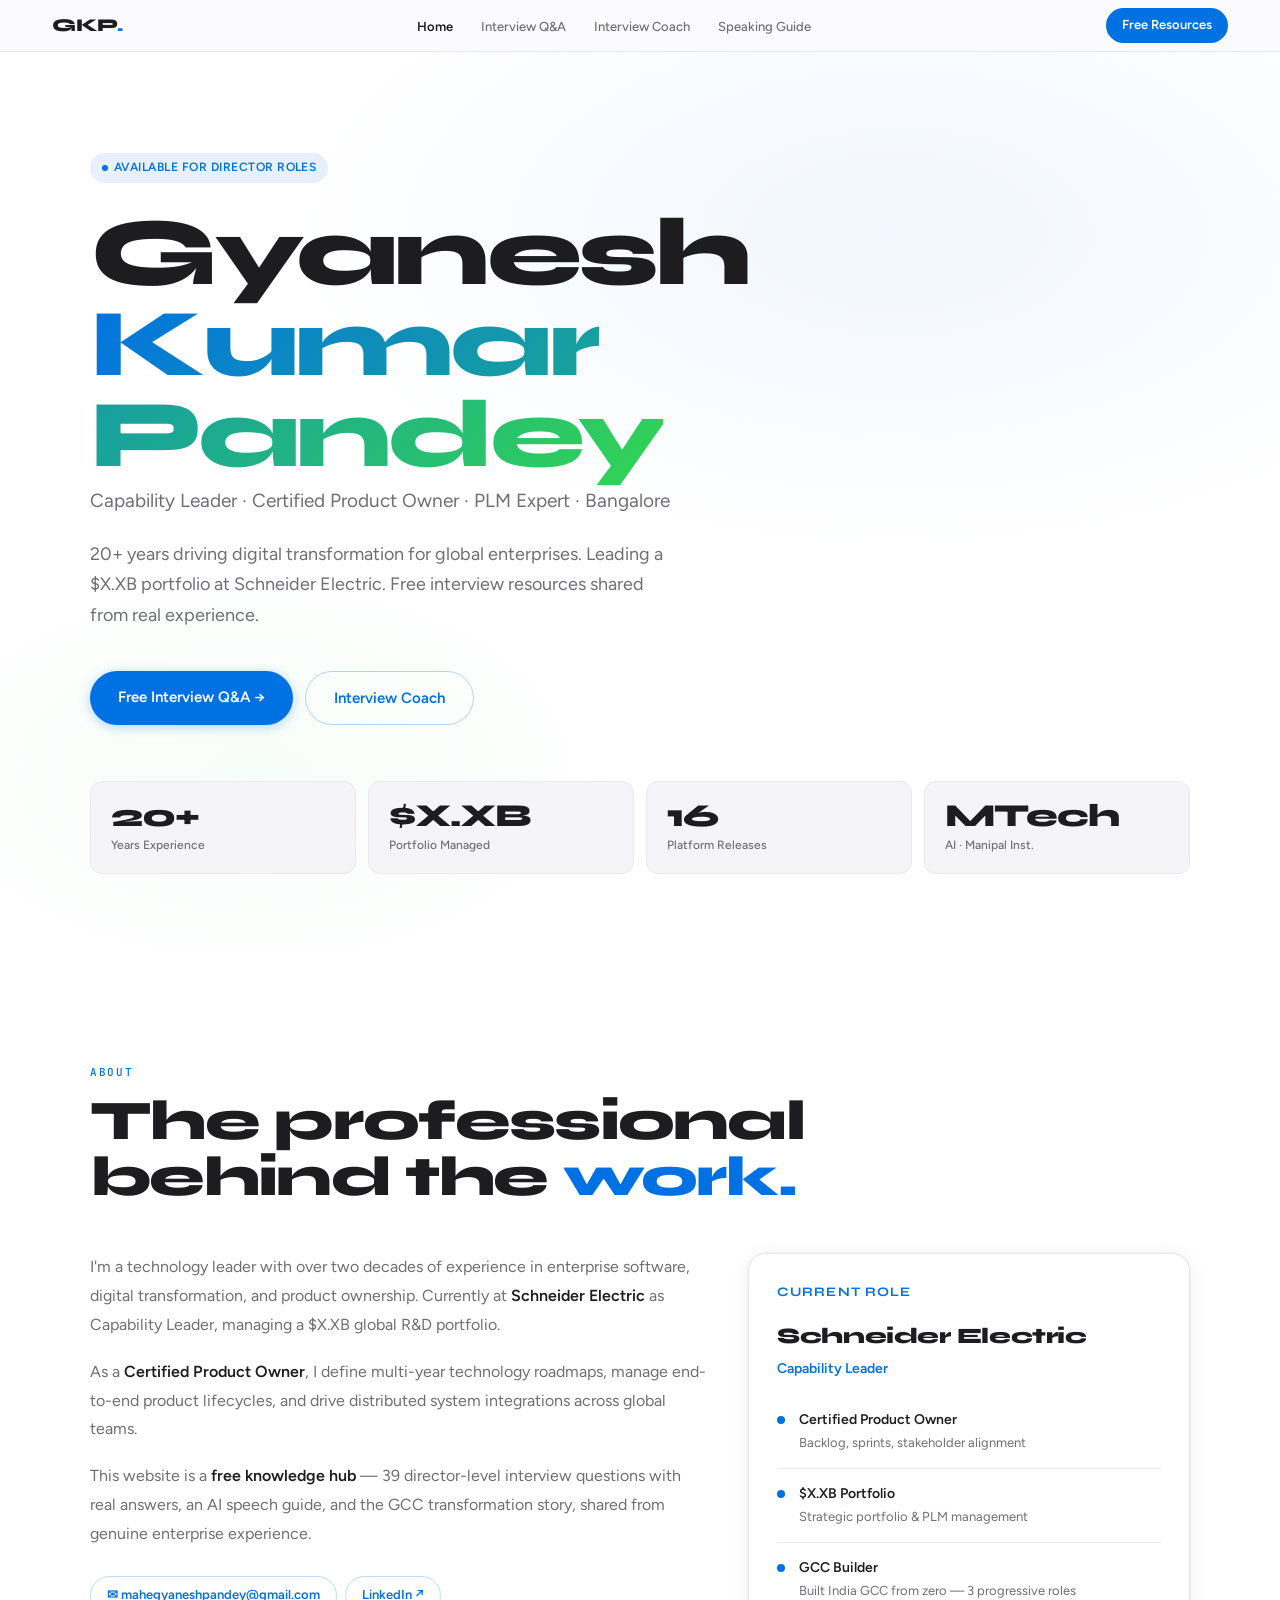
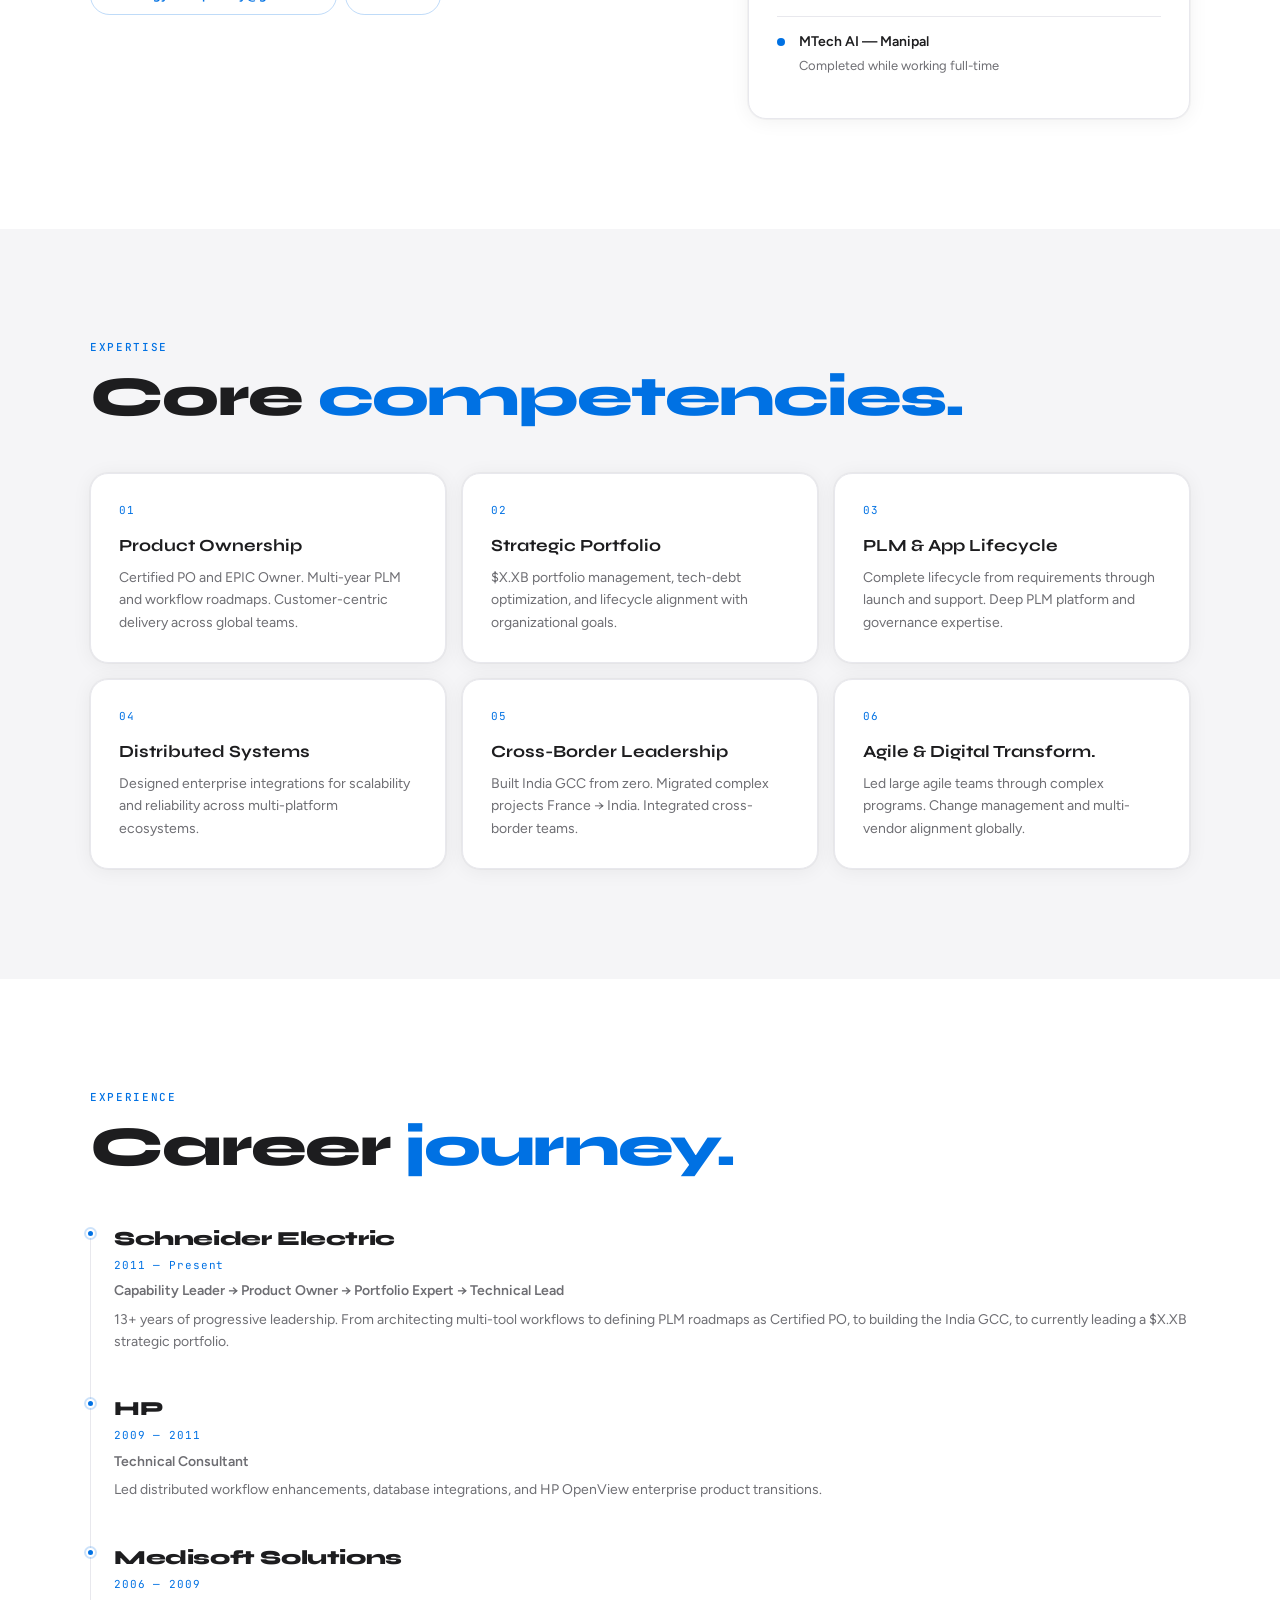
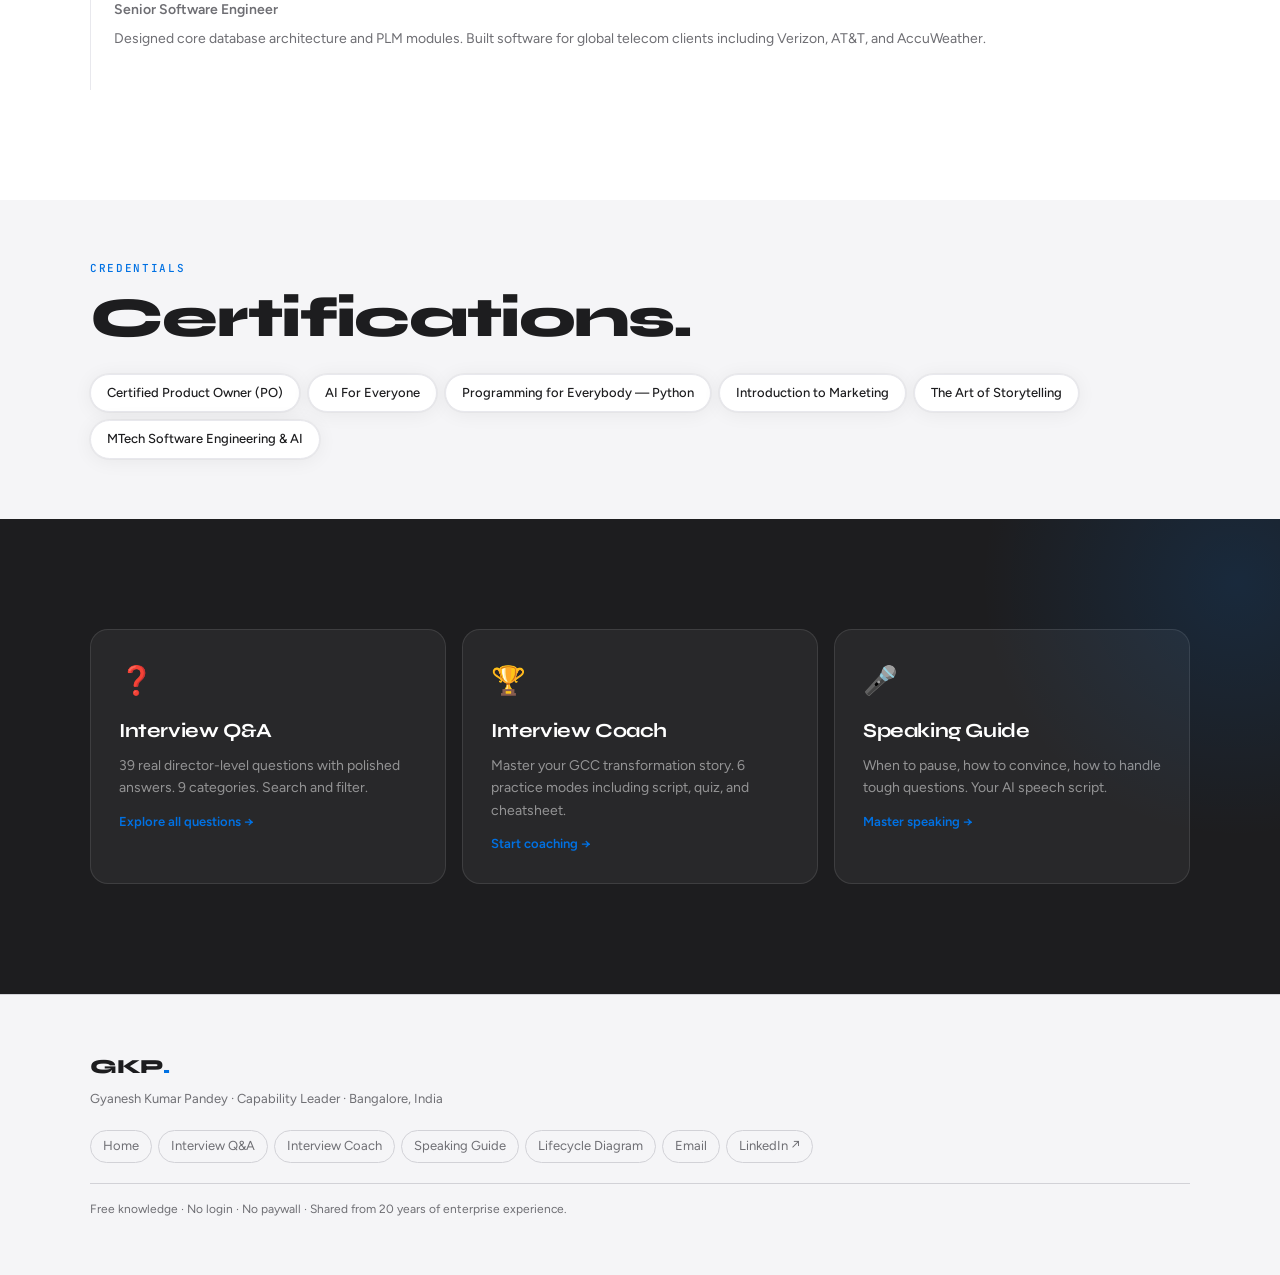
==== commit 6e8d7ad1: "Update index.html" ====
--- a/index.html
+++ b/index.html
@@ -445,14 +445,14 @@
     <div class="hero-badge">Available for Director Roles</div>
     <h1>Gyanesh<br/><span class="grad">Kumar Pandey</span></h1>
     <p class="hero-role">Capability Leader · Certified Product Owner · PLM Expert · Bangalore</p>
-    <p class="hero-desc">20+ years driving digital transformation for global enterprises. Leading a $2.4B portfolio at Schneider Electric. Free interview resources shared from real experience.</p>
+    <p class="hero-desc">20+ years driving digital transformation for global enterprises. Leading a $X.XB portfolio at Schneider Electric. Free interview resources shared from real experience.</p>
     <div class="hero-btns">
       <a href="questions.html" class="btn-blue">Free Interview Q&amp;A →</a>
       <a href="coach.html" class="btn-ghost">Interview Coach</a>
     </div>
     <div class="hero-stats">
       <div class="stat-box"><div class="stat-n">20+</div><div class="stat-l">Years Experience</div></div>
-      <div class="stat-box"><div class="stat-n">$2.4B</div><div class="stat-l">Portfolio Managed</div></div>
+      <div class="stat-box"><div class="stat-n">$X.XB</div><div class="stat-l">Portfolio Managed</div></div>
       <div class="stat-box"><div class="stat-n">16</div><div class="stat-l">Platform Releases</div></div>
       <div class="stat-box"><div class="stat-n">MTech</div><div class="stat-l">AI · Manipal Inst.</div></div>
     </div>
@@ -466,7 +466,7 @@
     <h2 class="sec-title reveal">The professional<br/>behind the <span class="blue">work.</span></h2>
     <div class="about-grid">
       <div class="about-body reveal">
-        <p>I'm a technology leader with over two decades of experience in enterprise software, digital transformation, and product ownership. Currently at <strong>Schneider Electric</strong> as Capability Leader, managing a $2.4B global R&D portfolio.</p>
+        <p>I'm a technology leader with over two decades of experience in enterprise software, digital transformation, and product ownership. Currently at <strong>Schneider Electric</strong> as Capability Leader, managing a $X.XB global R&D portfolio.</p>
         <p>As a <strong>Certified Product Owner</strong>, I define multi-year technology roadmaps, manage end-to-end product lifecycles, and drive distributed system integrations across global teams.</p>
         <p>This website is a <strong>free knowledge hub</strong> — 39 director-level interview questions with real answers, an AI speech guide, and the GCC transformation story, shared from genuine enterprise experience.</p>
         <div style="margin-top:28px;display:flex;flex-wrap:wrap;gap:8px;">
@@ -481,7 +481,7 @@
           <div style="font-size:14px;color:var(--blue);font-weight:600;margin-bottom:14px;">Capability Leader</div>
           <div class="hl-list">
             <div class="hl-item"><div class="hl-dot"></div><div><h4>Certified Product Owner</h4><p>Backlog, sprints, stakeholder alignment</p></div></div>
-            <div class="hl-item"><div class="hl-dot"></div><div><h4>$2.4B Portfolio</h4><p>Strategic portfolio &amp; PLM management</p></div></div>
+            <div class="hl-item"><div class="hl-dot"></div><div><h4>$X.XB Portfolio</h4><p>Strategic portfolio &amp; PLM management</p></div></div>
             <div class="hl-item"><div class="hl-dot"></div><div><h4>GCC Builder</h4><p>Built India GCC from zero — 3 progressive roles</p></div></div>
             <div class="hl-item"><div class="hl-dot"></div><div><h4>MTech AI — Manipal</h4><p>Completed while working full-time</p></div></div>
           </div>
@@ -498,7 +498,7 @@
     <h2 class="sec-title reveal">Core <span class="blue">competencies.</span></h2>
     <div class="expertise-grid">
       <div class="exp-card reveal"><div class="exp-num">01</div><h3>Product Ownership</h3><p>Certified PO and EPIC Owner. Multi-year PLM and workflow roadmaps. Customer-centric delivery across global teams.</p></div>
-      <div class="exp-card reveal d1"><div class="exp-num">02</div><h3>Strategic Portfolio</h3><p>$2.4B portfolio management, tech-debt optimization, and lifecycle alignment with organizational goals.</p></div>
+      <div class="exp-card reveal d1"><div class="exp-num">02</div><h3>Strategic Portfolio</h3><p>$X.XB portfolio management, tech-debt optimization, and lifecycle alignment with organizational goals.</p></div>
       <div class="exp-card reveal d2"><div class="exp-num">03</div><h3>PLM &amp; App Lifecycle</h3><p>Complete lifecycle from requirements through launch and support. Deep PLM platform and governance expertise.</p></div>
       <div class="exp-card reveal"><div class="exp-num">04</div><h3>Distributed Systems</h3><p>Designed enterprise integrations for scalability and reliability across multi-platform ecosystems.</p></div>
       <div class="exp-card reveal d1"><div class="exp-num">05</div><h3>Cross-Border Leadership</h3><p>Built India GCC from zero. Migrated complex projects France → India. Integrated cross-border teams.</p></div>
@@ -513,7 +513,7 @@
     <div class="sec-eyebrow reveal">Experience</div>
     <h2 class="sec-title reveal">Career <span class="blue">journey.</span></h2>
     <div class="timeline reveal">
-      <div class="t-item"><div class="t-co">Schneider Electric</div><div class="t-period">2011 — Present</div><div class="t-role">Capability Leader → Product Owner → Portfolio Expert → Technical Lead</div><div class="t-desc">13+ years of progressive leadership. From architecting multi-tool workflows to defining PLM roadmaps as Certified PO, to building the India GCC, to currently leading a $2.4B strategic portfolio.</div></div>
+      <div class="t-item"><div class="t-co">Schneider Electric</div><div class="t-period">2011 — Present</div><div class="t-role">Capability Leader → Product Owner → Portfolio Expert → Technical Lead</div><div class="t-desc">13+ years of progressive leadership. From architecting multi-tool workflows to defining PLM roadmaps as Certified PO, to building the India GCC, to currently leading a $X.XB strategic portfolio.</div></div>
       <div class="t-item"><div class="t-co">HP</div><div class="t-period">2009 — 2011</div><div class="t-role">Technical Consultant</div><div class="t-desc">Led distributed workflow enhancements, database integrations, and HP OpenView enterprise product transitions.</div></div>
       <div class="t-item"><div class="t-co">Medisoft Solutions</div><div class="t-period">2006 — 2009</div><div class="t-role">Senior Software Engineer</div><div class="t-desc">Designed core database architecture and PLM modules. Built software for global telecom clients including Verizon, AT&T, and AccuWeather.</div></div>
     </div>
@@ -584,4 +584,4 @@
 document.querySelectorAll('.reveal').forEach(el=>obs.observe(el));
 </script>
 </body>
-</html>+</html>
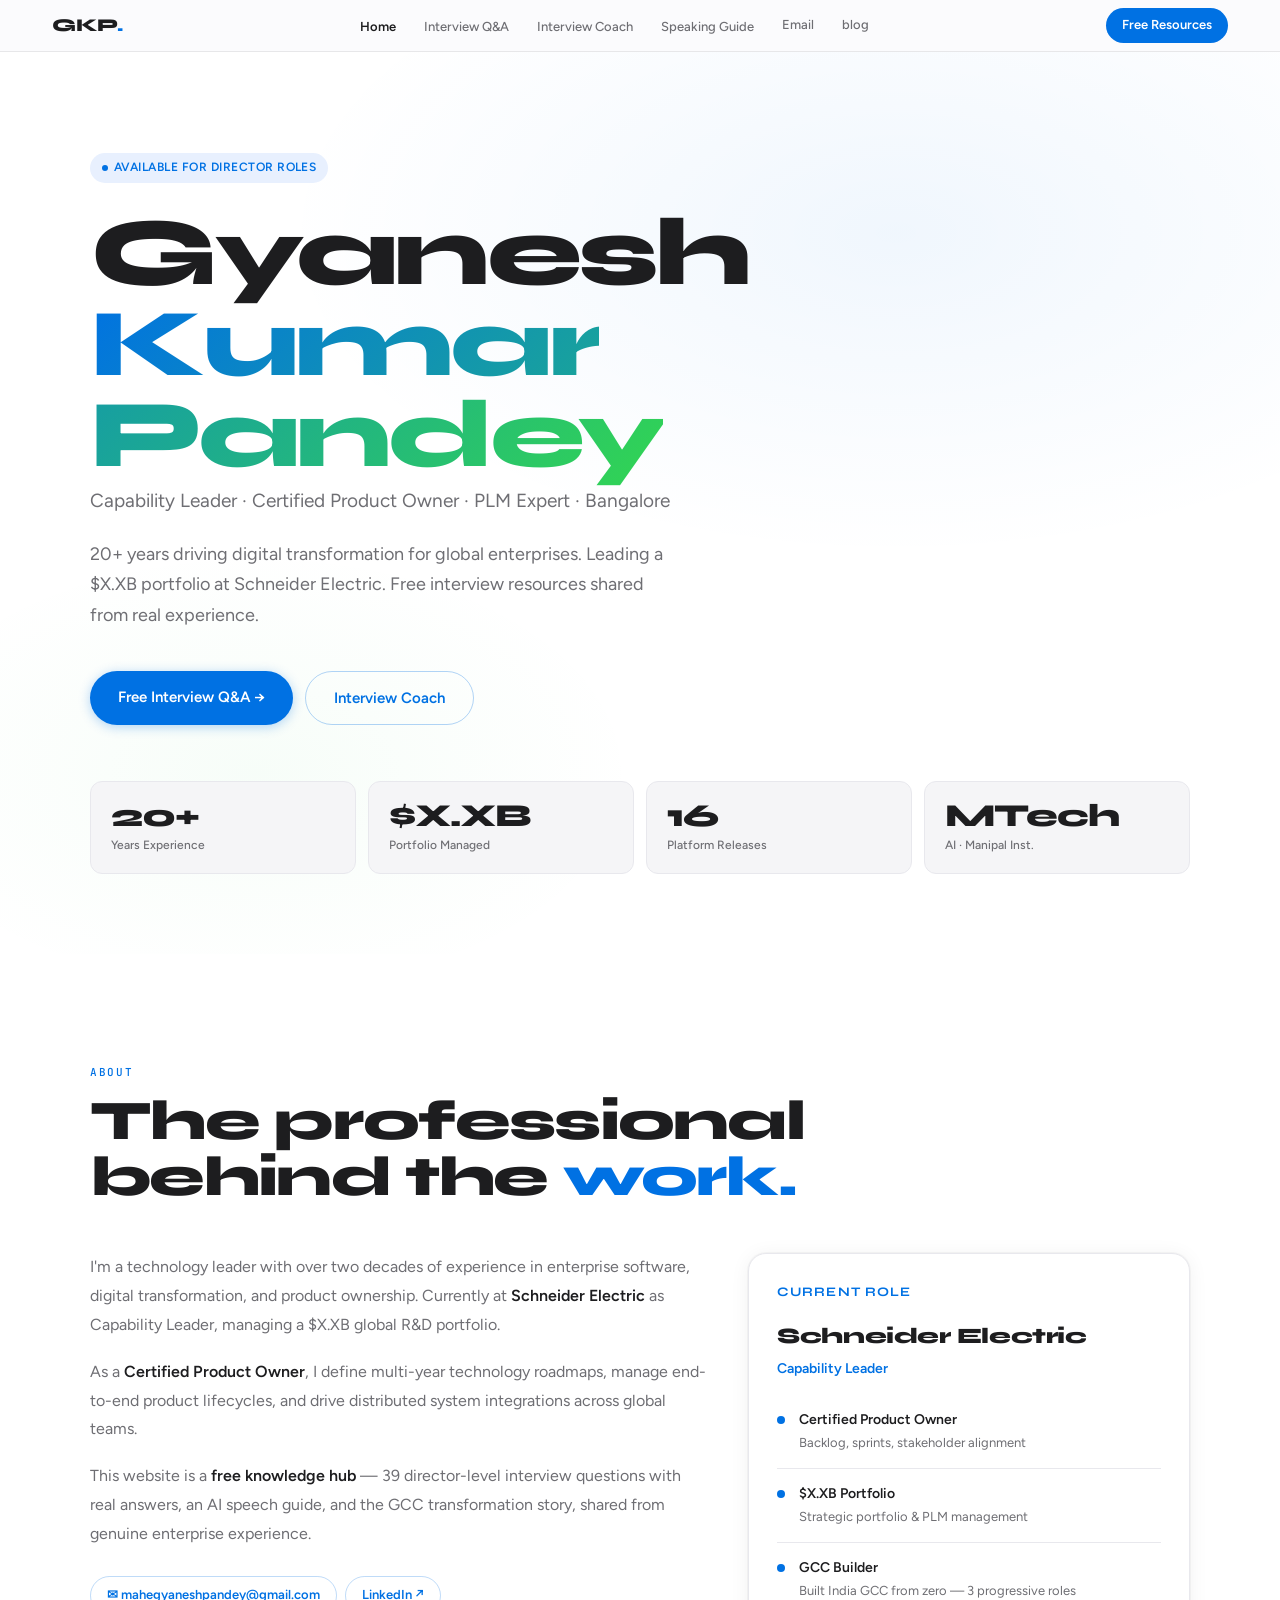
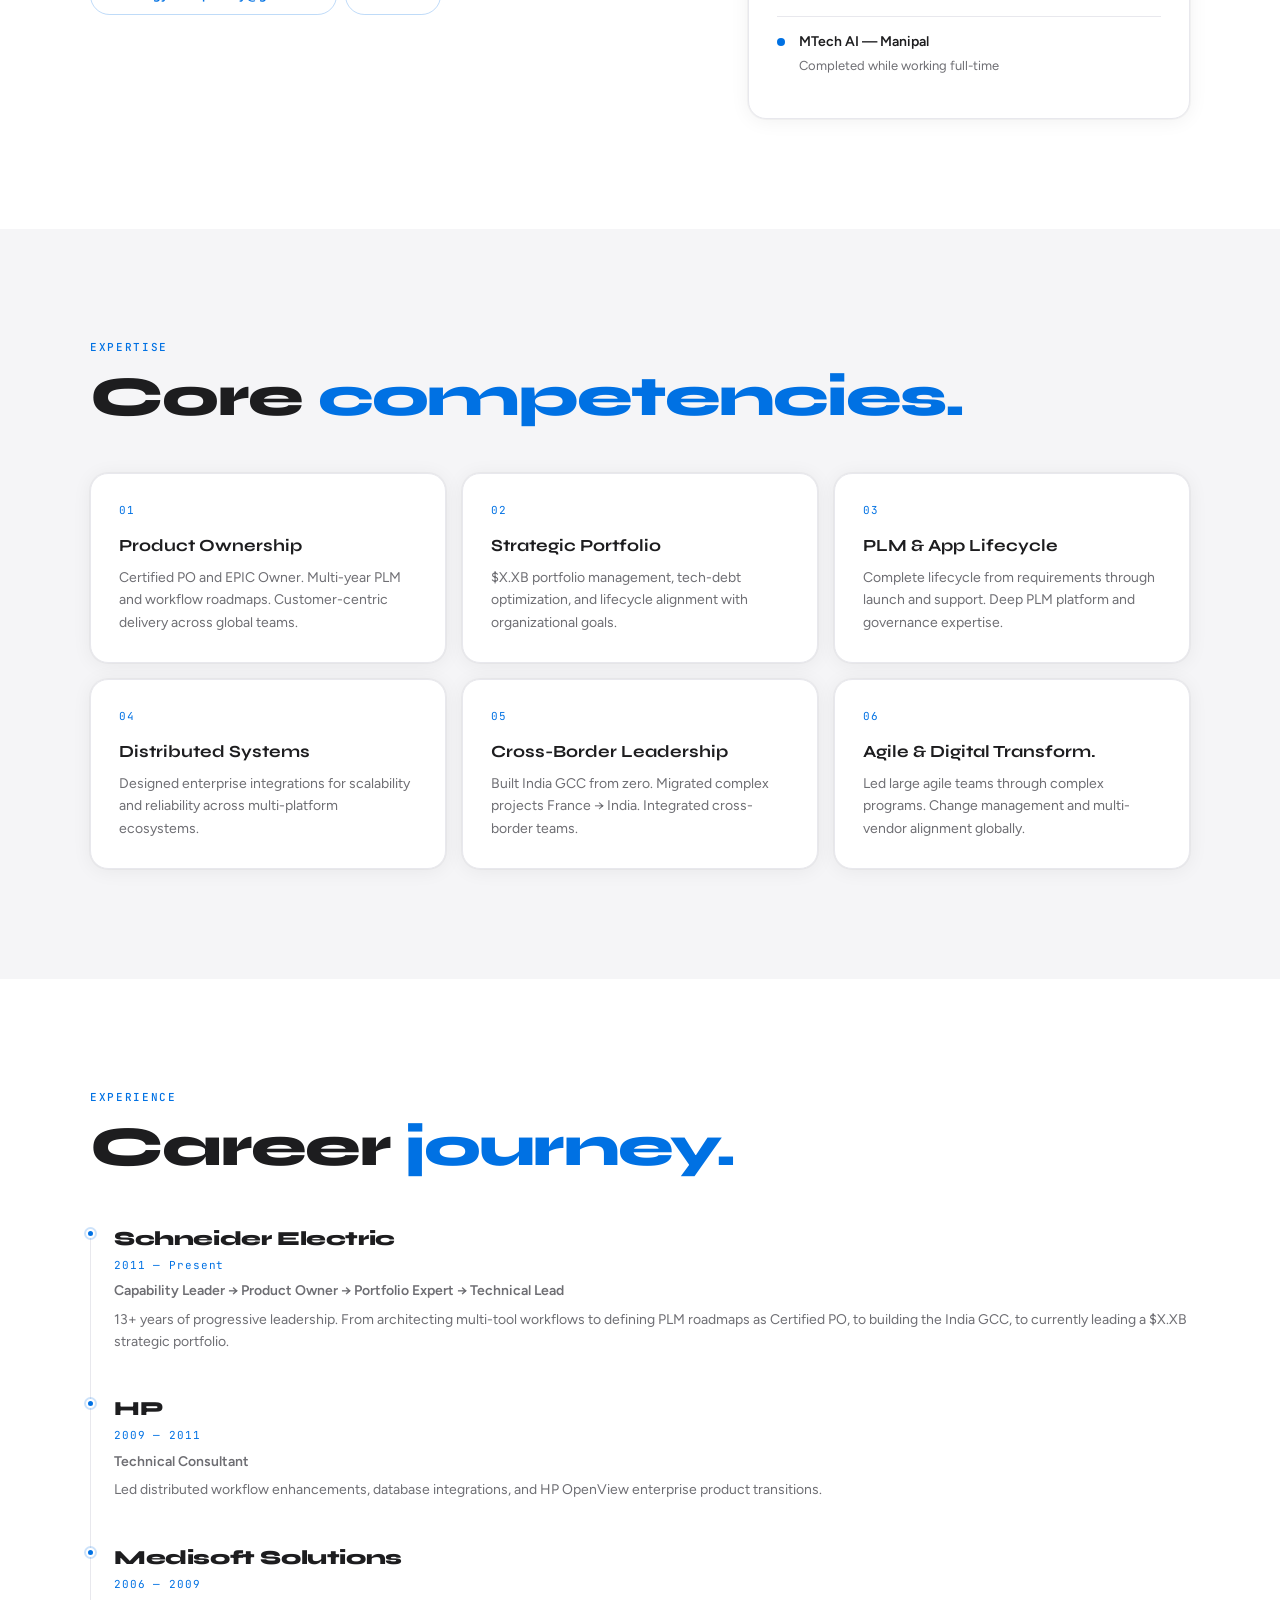
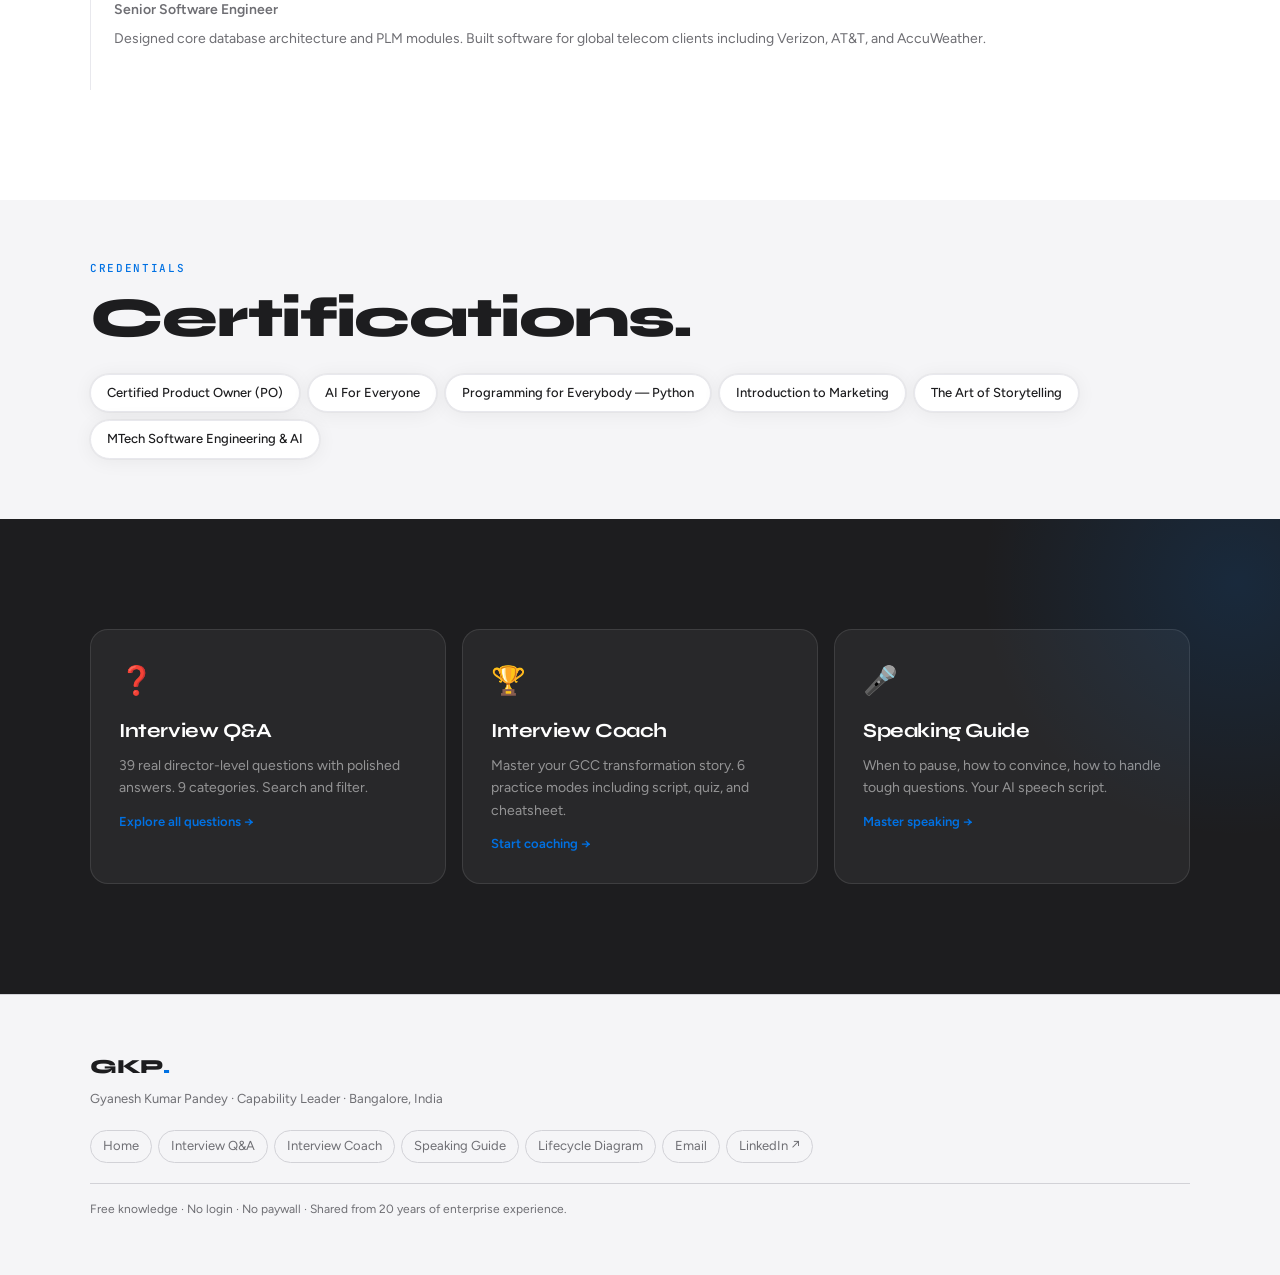
==== commit facc35ac: "Update index.html" ====
--- a/index.html
+++ b/index.html
@@ -422,7 +422,9 @@
     <li><a href="questions.html">Interview Q&A</a></li>
     <li><a href="coach.html">Interview Coach</a></li>
     <li><a href="speaking.html">Speaking Guide</a></li>
-    
+    <a href="mailto:mahegyaneshpandey@gmail.com">Email</a>
+    <a href="blog.html">blog</a>
+  
   </ul>
   <a class="nav-cta-btn" href="questions.html">Free Resources</a>
   <button class="hamburger" id="hbg" aria-label="Menu">
